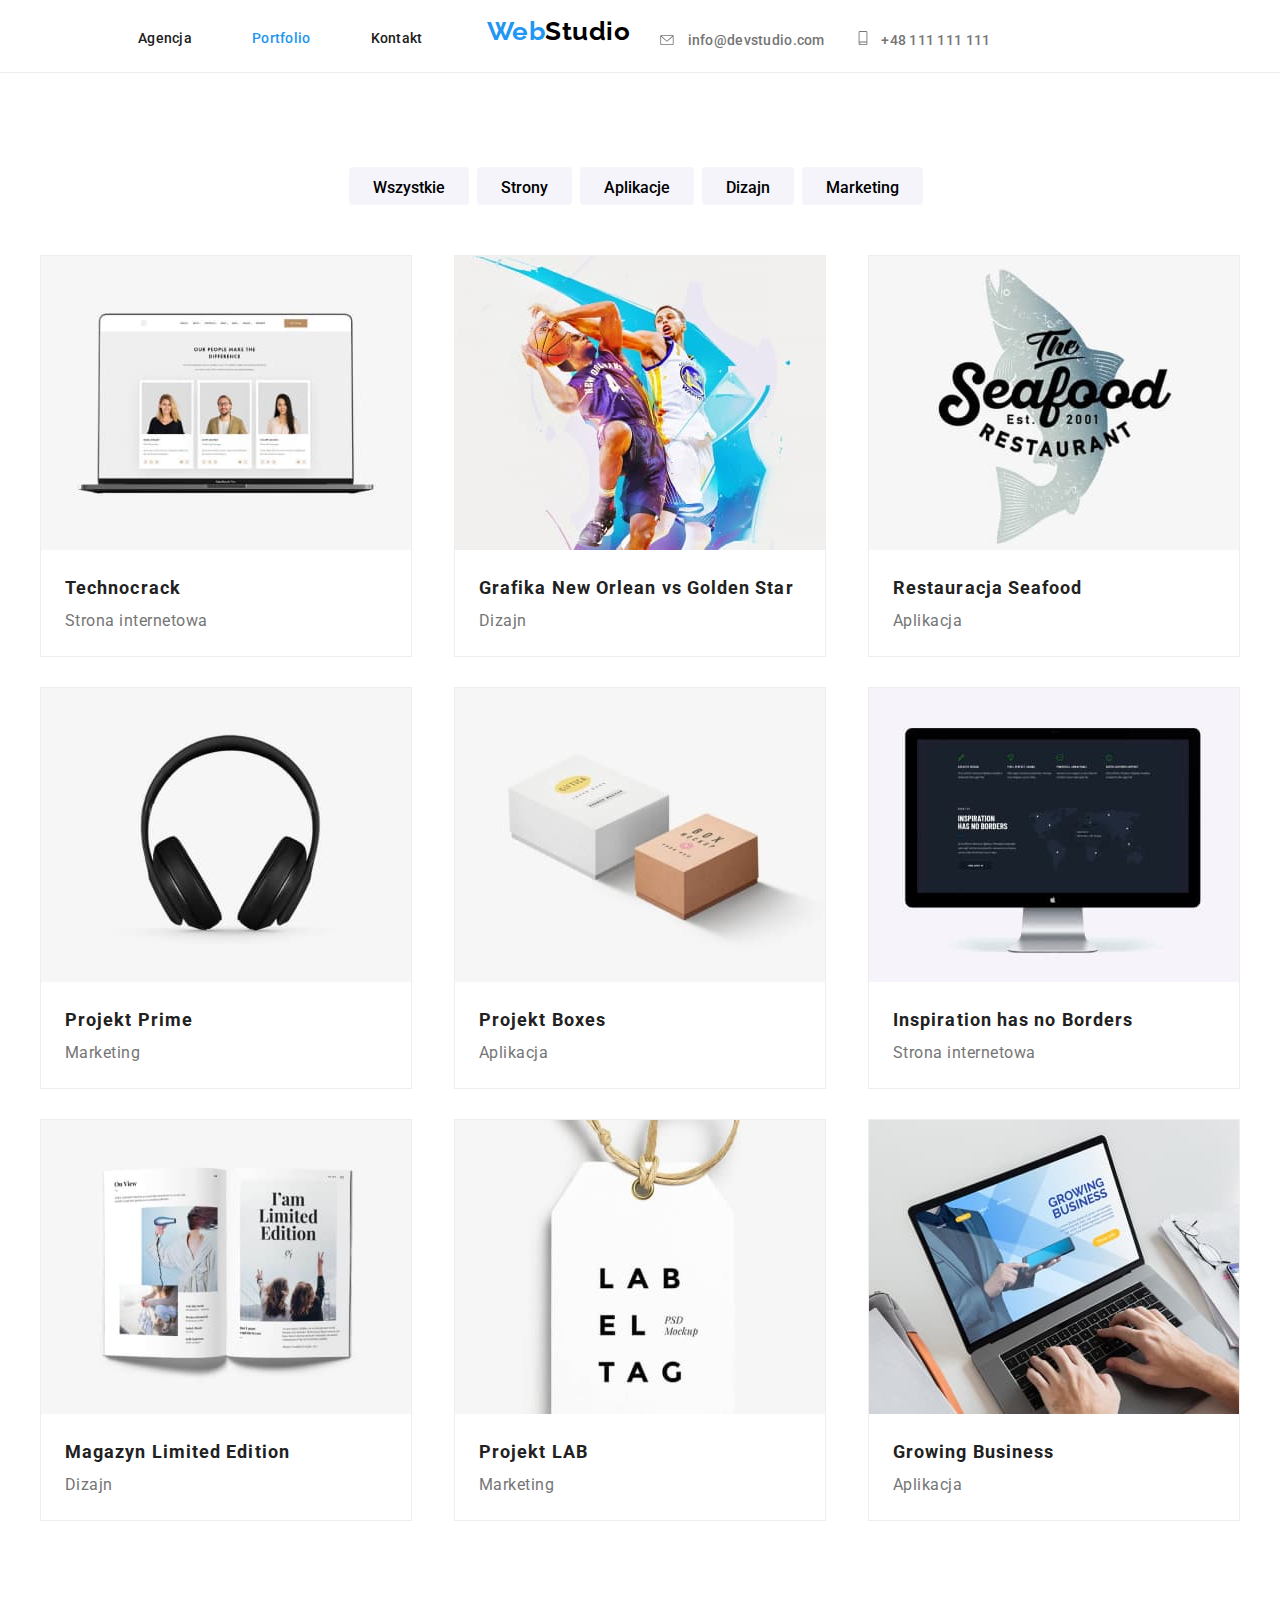
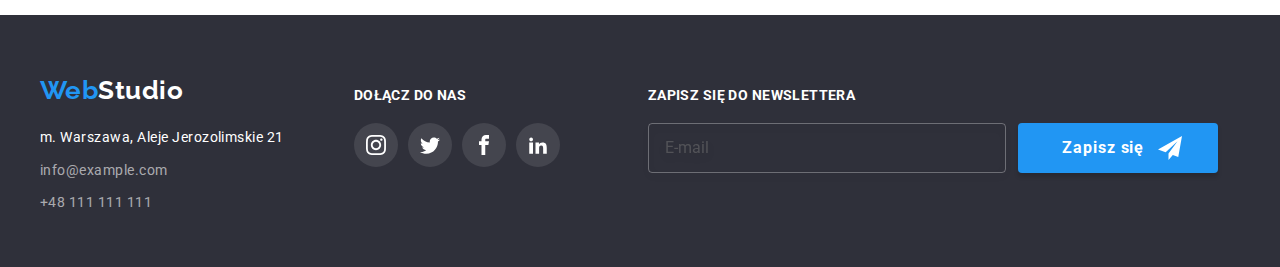
==== portfolio.html @ 795ecd4e "+" ====
<!DOCTYPE html>
<html lang="pl">
  <head>
    <meta charset="UTF-8" />
    <meta http-equiv="X-UA-Compatible" content="IE=edge" />
    <meta name="viewport" content="width=device-width, initial-scale=1.0" />
    <title>Portfolio</title>
    <link
      href="https://fonts.googleapis.com/css2?family=Raleway:wght@700&family=Roboto:wght@400;500;700;900&display=swap"
      rel="stylesheet"
    />
    <link
      rel="stylesheet"
      href="https://cdn.jsdelivr.net/npm/modern-normalize@1.1.0/modern-normalize.min.css"
    />
    <link href="./sass/main.css" rel="stylesheet" />
  </head>

  <body>
    <header class="header">
      <div class="header__display container">
        <nav>
          <a class="header__logo" href="WebStudio"
            ><span class="header__logo--color">Web</span>Studio</a
          >
          <!-- Navigating to other pages -->
          <ul class="header__menu">
            <li class="header__menu__list">
              <a class="header__menu__text" href="index.html">Agencja</a>
            </li>
            <li class="header__menu__list header__menu--active-page">
              <a class="header__menu__text" href="portfolio.html"
                ><span class="header__menu--backlight">Portfolio</span></a
              >
            </li>
            <li class="header__menu__list">
              <a class="header__menu__text" href="">Kontakt</a>
            </li>
          </ul>
        </nav>
        <!-- Contact -->
        <ul class="header__contact">
          <li class="header__contact__list">
            <a class="header__contact__text" href="mailto:info@devstudio.com">
              <svg class="header__contact__icon" width="14" height="10">
                <use href="images/icons.svg#icon-mail"></use>
              </svg>
              info@devstudio.com</a
            >
          </li>
          <li class="header__contact__list">
            <a class="header__contact__text" href="tel:+48111111111">
              <svg class="header__contact__icon" width="10" height="14">
                <use href="images/icons.svg#icon-telephone"></use>
              </svg>
              +48 111 111 111</a
            >
          </li>
        </ul>
      </div>
    </header>

    <main>
      <div class="buttons section container">
        <ul class="buttons__hand">
          <li class="buttons__list">
            <button class="buttons__type" type="button">Wszystkie</button>
          </li>
          <li class="buttons__list">
            <button class="buttons__type" type="button">Strony</button>
          </li>
          <li class="buttons__list">
            <button class="buttons__type" type="button">Aplikacje</button>
          </li>
          <li class="buttons__list">
            <button class="buttons__type" type="button">Dizajn</button>
          </li>
          <li class="buttons__list">
            <button class="buttons__type" type="button">Marketing</button>
          </li>
        </ul>
      </div>

      <section class="app section container">
        <ul class="app__arrangement">
          <li class="app__list">
            <figure class="app__border">
              <div class="app__hidden">
                <img
                  src="images/portfolio1.jpg"
                  alt="The photo shows a laptop with an open website"
                  width="370"
                  height="294"
                />
                <div class="app__cover">
                  <p class="app__text-hide">
                    Technocrack jest popularną platformą wykorzystywaną do
                    rozpowszechniania koronawirusa. Firmy wykorzystują tę
                    platformę do celów szpiegowskich i ataków na
                    niezabezpieczone serwery konkurencji
                  </p>
                </div>
              </div>
              <figcaption>
                <h4 class="app__photo-text">Technocrack</h4>
                <p class="app__photo-description">Strona internetowa</p>
              </figcaption>
            </figure>
          </li>
          <li class="app__list">
            <figure class="app__border">
              <div class="app__hidden">
                <img
                  src="images/portfolio2.jpg"
                  alt="The graphic shows two basketball players from other clubs"
                  width="370"
                  height="294"
                />
                <div class="app__cover">
                  <p class="app__text-hide">
                    Technocrack jest popularną platformą wykorzystywaną do
                    rozpowszechniania koronawirusa. Firmy wykorzystują tę
                    platformę do celów szpiegowskich i ataków na
                    niezabezpieczone serwery konkurencji
                  </p>
                </div>
              </div>
              <figcaption>
                <h4 class="app__photo-text">
                  Grafika New Orlean vs Golden Star
                </h4>
                <p class="app__photo-description">Dizajn</p>
              </figcaption>
            </figure>
          </li>
          <li class="app__list">
            <figure class="app__border">
              <div class="app__hidden">
                <img
                  src="images/portfolio3.jpg"
                  alt="Graphics showing the logo of a seafood restaurant"
                  width="370"
                  height="294"
                />
                <div class="app__cover">
                  <p class="app__text-hide">
                    Technocrack jest popularną platformą wykorzystywaną do
                    rozpowszechniania koronawirusa. Firmy wykorzystują tę
                    platformę do celów szpiegowskich i ataków na
                    niezabezpieczone serwery konkurencji
                  </p>
                </div>
              </div>
              <figcaption>
                <h4 class="app__photo-text">Restauracja Seafood</h4>
                <p class="app__photo-description">Aplikacja</p>
              </figcaption>
            </figure>
          </li>
          <li class="app__list">
            <figure class="app__border">
              <div class="app__hidden">
                <img
                  src="images/portfolio4.jpg"
                  alt="The photo shows over-ear headphones"
                  width="370"
                  height="294"
                />
                <div class="app__cover">
                  <p class="app__text-hide">
                    Technocrack jest popularną platformą wykorzystywaną do
                    rozpowszechniania koronawirusa. Firmy wykorzystują tę
                    platformę do celów szpiegowskich i ataków na
                    niezabezpieczone serwery konkurencji
                  </p>
                </div>
              </div>
              <figcaption>
                <h4 class="app__photo-text">Projekt Prime</h4>
                <p class="app__photo-description">Marketing</p>
              </figcaption>
            </figure>
          </li>
          <li class="app__list">
            <figure class="app__border">
              <div class="app__hidden">
                <img
                  src="images/portfolio5.jpg"
                  alt="The photo shows the design of the boxes"
                  width="370"
                  height="294"
                />
                <div class="app__cover">
                  <p class="app__text-hide">
                    Technocrack jest popularną platformą wykorzystywaną do
                    rozpowszechniania koronawirusa. Firmy wykorzystują tę
                    platformę do celów szpiegowskich i ataków na
                    niezabezpieczone serwery konkurencji
                  </p>
                </div>
              </div>
              <figcaption>
                <h4 class="app__photo-text">Projekt Boxes</h4>
                <p class="app__photo-description">Aplikacja</p>
              </figcaption>
            </figure>
          </li>
          <li class="app__list">
            <figure class="app__border">
              <div class="app__hidden">
                <img
                  src="images/portfolio6.jpg"
                  alt="The photo shows a monitor with an open website"
                  width="370"
                  height="294"
                />
                <div class="app__cover">
                  <p class="app__text-hide">
                    Technocrack jest popularną platformą wykorzystywaną do
                    rozpowszechniania koronawirusa. Firmy wykorzystują tę
                    platformę do celów szpiegowskich i ataków na
                    niezabezpieczone serwery konkurencji
                  </p>
                </div>
              </div>
              <figcaption>
                <h4 class="app__photo-text">Inspiration has no Borders</h4>
                <p class="app__photo-description">Strona internetowa</p>
              </figcaption>
            </figure>
          </li>
          <li class="app__list">
            <figure class="app__border">
              <div class="app__hidden">
                <img
                  src="images/portfolio7.jpg"
                  alt="The photo shows a book with interesting design elements"
                  width="370"
                  height="294"
                />
                <div class="app__cover">
                  <p class="app__text-hide">
                    Technocrack jest popularną platformą wykorzystywaną do
                    rozpowszechniania koronawirusa. Firmy wykorzystują tę
                    platformę do celów szpiegowskich i ataków na
                    niezabezpieczone serwery konkurencji
                  </p>
                </div>
              </div>
              <figcaption>
                <h4 class="app__photo-text">Magazyn Limited Edition</h4>
                <p class="app__photo-description">Dizajn</p>
              </figcaption>
            </figure>
          </li>
          <li class="app__list">
            <figure class="app__border">
              <div class="app__hidden">
                <img
                  src="images/portfolio8.jpg"
                  alt="The photo shows the LAB project"
                  width="370"
                  height="294"
                />
                <div class="app__cover">
                  <p class="app__text-hide">
                    Technocrack jest popularną platformą wykorzystywaną do
                    rozpowszechniania koronawirusa. Firmy wykorzystują tę
                    platformę do celów szpiegowskich i ataków na
                    niezabezpieczone serwery konkurencji
                  </p>
                </div>
              </div>
              <figcaption>
                <h4 class="app__photo-text">Projekt LAB</h4>
                <p class="app__photo-description">Marketing</p>
              </figcaption>
            </figure>
          </li>
          <li class="app__list">
            <figure class="app__border">
              <div class="app__hidden">
                <img
                  src="images/portfolio9.jpg"
                  alt="The photo shows a laptop with an open website"
                  width="370"
                  height="294"
                />
                <div class="app__cover">
                  <p class="app__text-hide">
                    Technocrack jest popularną platformą wykorzystywaną do
                    rozpowszechniania koronawirusa. Firmy wykorzystują tę
                    platformę do celów szpiegowskich i ataków na
                    niezabezpieczone serwery konkurencji
                  </p>
                </div>
              </div>
              <figcaption>
                <h4 class="app__photo-text">Growing Business</h4>
                <p class="app__photo-description">Aplikacja</p>
              </figcaption>
            </figure>
          </li>
        </ul>
      </section>
    </main>

    <!-- Page footer -->
    <footer class="footer">
      <div class="container">
        <div class="footer__nav">
          <address class="footer__style">
            <a class="footer__logo" href="WebStudio"
              ><span class="footer--color-logo">Web</span>Studio</a
            >
            <ul class="footer__list">
              <li class="footer--padding">
                <a class="footer__contact" href="*"
                  ><span class="footer--color-city">
                    m. Warszawa, Aleje Jerozolimskie 21</span
                  >
                </a>
              </li>
              <li class="footer--padding">
                <a class="footer__contact" href="mailto:info@example.com"
                  >info@example.com</a
                >
              </li>
              <li class="footer--padding">
                <a class="footer__contact" href="tel:+48111111111"
                  >+48 111 111 111</a
                >
              </li>
            </ul>
          </address>
        </div>

        <div class="icon-footer">
          <h3 class="icon-footer__heading">Dołącz do nas</h3>
          <ul class="icon-footer__social">
            <li class="icon-footer__list">
              <a class="icon-footer__come-link" href="#">
                <svg class="icon-footer__come-icon">
                  <use href="./images/icons.svg#icon-instagram"></use>
                </svg>
              </a>
            </li>
            <li class="icon-footer__list">
              <a class="icon-footer__come-link" href="#">
                <svg class="icon-footer__come-icon">
                  <use href="./images/icons.svg#icon-twitter"></use>
                </svg>
              </a>
            </li>
            <li class="icon-footer__list">
              <a class="icon-footer__come-link" href="#">
                <svg class="icon-footer__come-icon">
                  <use href="./images/icons.svg#icon-facebook"></use>
                </svg>
              </a>
            </li>
            <li class="icon-footer__list">
              <a class="icon-footer__come-link" href="#">
                <svg class="icon-footer__come-icon">
                  <use href="./images/icons.svg#icon-linkedin2"></use>
                </svg>
              </a>
            </li>
          </ul>
        </div>

        <div class="section-newsletter">
          <h3 class="section-newsletter__sing-up">Zapisz się do newslettera</h3>
          <form class="section-newsletter__style">
            <label>
              <input
                class="section-newsletter__box section-newsletter--text-visible"
                type="email"
                name="email"
                placeholder="E-mail"
              />
            </label>
            <button class="section-newsletter__button" type="submit">
              Zapisz się
              <svg class="section-newsletter__icon">
                <use href="./images/icons.svg#icon-airplane"></use>
              </svg>
            </button>
          </form>
        </div>
      </div>
    </footer>
  </body>
</html>
---- sass/main.css ----
body {
  font-family: "Roboto", sans-serif;
  color: #212121;
  letter-spacing: 0.03em;
}

.container {
  max-width: 1200px;
  margin-left: auto;
  margin-right: auto;
}

.section {
  padding-top: 94px;
  padding-bottom: 94px;
}

.header {
  border-bottom: 1px solid #ececec;
  position: relative;
}
.header__display {
  display: flex;
  flex-direction: row;
  justify-content: flex-start;
  align-items: center;
  padding: 16px 15px;
  min-width: 320px;
  max-width: 1200px;
}
.header__logo {
  font-family: "Raleway", sans-serif;
  font-style: normal;
  font-weight: 700;
  font-size: 24px;
  text-decoration: none;
  color: #000000;
  line-height: 1.19;
}
.header__logo--color {
  color: #2196f3;
}
.header__flex {
  display: flex;
  flex-direction: row;
  justify-content: center;
  align-items: center;
  padding: 0;
  width: 100%;
  list-style: none;
}
.header__menu {
  float: left;
  width: 432px;
  padding: 0px;
  font-weight: 500;
  font-size: 14px;
  list-style: none;
  line-height: 1.14;
  letter-spacing: 0.02em;
  margin-top: 15px;
  margin-bottom: 0px;
}
.header__menu__list {
  padding-right: 60px;
  flex-direction: row;
  justify-content: flex-start;
  align-items: stretch;
  float: left;
}
.header__menu--active-page::after {
  content: "";
  display: block;
  position: relative;
  width: 0%;
  height: 4px;
  background: #2196f3;
  border-radius: 2px;
  top: 26px;
  margin: auto;
}
.header__menu__text {
  text-decoration: none;
  color: #212121;
  transition: 250ms cubic-bezier(0.4, 0, 0.2, 1);
}
.header__menu .header__menu__text:hover, .header__menu .header__menu__text:focus {
  color: #2196f3;
}
.header__menu--backlight {
  color: #2196f3;
}
.header__contact {
  float: left;
  margin-top: 0px;
  font-weight: 500;
  font-size: 14px;
  list-style: none;
  line-height: 1.14;
  padding-left: 0px;
  letter-spacing: 0.02em;
  margin-bottom: 0px;
  margin-left: 0px;
  float: right;
}
.header__contact__list {
  color: #757575;
}
.header__contact__list:hover svg {
  fill: #2196f3;
}
.header__contact__text {
  font-weight: 500;
  font-size: 14px;
  line-height: 16px;
  letter-spacing: 0.02em;
  text-decoration: none;
  color: #757575;
  transition: 250ms cubic-bezier(0.4, 0, 0.2, 1);
}
.header__contact .header__contact__text:hover, .header__contact .header__contact__text:focus {
  color: #2196f3;
}
.header__contact__icon {
  margin-right: 10px;
  fill: #757575;
  transition: 250ms cubic-bezier(0.4, 0, 0.2, 1);
}
.header__menu, .header__menu__list, .header__contact__list {
  display: inline-block;
}

@media screen and (max-width: 768px) {
  .header__container {
    padding: 21px 15px;
    -moz-column-gap: 83px;
         column-gap: 83px;
  }
  .header__flex {
    display: none;
  }
  .header__list {
    flex-wrap: nowrap;
    -moz-column-gap: 60px;
         column-gap: 60px;
  }
}
@media screen and (min-width: 769px) {
  .header__flex {
    display: inline-block;
  }
  .header__menu {
    padding-left: 83px;
  }
  .header__contact {
    display: flex;
    flex-direction: column;
    display: flex;
    flex-direction: column;
    justify-content: center;
    align-items: baseline;
    flex-wrap: wrap;
    row-gap: 10px;
  }
}
@media screen and (min-width: 1200px) {
  .header__logo {
    font-size: 26px;
  }
  .header-display {
    margin-top: 24px;
    margin-bottom: 25px;
  }
  .header__menu,
.header__contact {
    display: inline-block;
    margin-bottom: 5px;
  }
  .header__contact {
    padding-top: 13px;
  }
  .header__contact__text {
    padding-left: 30px;
  }
}
.description {
  color: #ffffff;
  line-height: 1.36;
  align-items: center;
  text-align: center;
  width: 100%;
  height: 600px;
  background: #2f303a;
  background-image: linear-gradient(rgba(47, 48, 58, 0.4), rgba(47, 48, 58, 0.4)), url("../images/background-main.jpg");
  background-repeat: no-repeat;
  background-size: 1600px;
  background-position: center;
  display: flex;
  flex-direction: column;
  justify-content: center;
}
.description__position {
  width: 1600px;
  margin-left: auto;
  margin-right: auto;
}
.description__text {
  font-family: "Roboto";
  font-weight: 900;
  letter-spacing: 0.06em;
  text-align: center;
  width: 1200px;
  top: 280px;
  font-size: 44px;
  line-height: 60px;
  margin: 0px;
  padding-bottom: 30px;
}
.description__button {
  font-family: "Roboto";
  font-style: normal;
  font-weight: 700;
  font-size: 16px;
  cursor: pointer;
  color: #ffffff;
  line-height: 1.87;
  background-color: #2196f3;
  letter-spacing: 0.06em;
  background: #2196f3;
  box-shadow: 0px 4px 4px rgba(0, 0, 0, 0.15);
  border-radius: 4px;
  border-color: transparent;
  top: 350px;
  width: 200px;
  left: 500px;
  height: 50px;
}

.lorem {
  display: flex;
  margin: 0px;
  padding: 0px;
  list-style: none;
  justify-content: space-between;
}
.lorem__icon-box {
  width: 270px;
  min-height: 120px;
  background-color: #f5f4fa;
  display: flex;
  justify-content: center;
  align-items: center;
  margin-bottom: 30px;
}
.lorem__introducing {
  font-weight: 700;
  font-size: 14px;
}
.lorem__text {
  font-size: 14px;
  color: #757575;
  letter-spacing: 0.03em;
}

.work {
  padding-top: 0px;
}
.work__main-position {
  padding-top: 0px;
  position: relative;
}
.work__heading {
  font-weight: 700;
  font-size: 36px;
  line-height: 1.16;
  text-align: center;
  margin: 0px;
}
.work__list {
  list-style: none;
  display: flex;
  flex-wrap: wrap;
  gap: 30px;
  margin: 0px;
  padding: 0px;
  padding-top: 50px;
  justify-content: space-between;
}
.work__position {
  font-weight: 700;
  font-size: 14px;
  line-height: 16px;
  text-align: center;
  letter-spacing: 0.03em;
  text-transform: uppercase;
  color: #ffffff;
  display: flex;
  justify-content: center;
  align-items: center;
  width: 370px;
  height: 70px;
  background-color: rgba(47, 48, 58, 0.8);
}
.work__list .work__position {
  position: absolute;
  bottom: 2px;
  margin: 0;
}

.team {
  background: #f5f4fa;
  width: 100%;
  height: 708px;
}
.team__heading {
  font-weight: 700;
  font-size: 36px;
  line-height: 1.16;
  text-align: center;
  margin: 0px;
  padding-bottom: 50px;
}
.team__list {
  display: flex;
  list-style: none;
  gap: 30px;
  padding: 0px;
  margin: 0px;
  justify-content: space-between;
}
.team__box-picture {
  width: 270px;
  height: 428px;
  background: #ffffff;
  box-shadow: 0px 1px 3px rgba(0, 0, 0, 0.12), 0px 1px 1px rgba(0, 0, 0, 0.14), 0px 2px 1px rgba(0, 0, 0, 0.2);
  border-radius: 0px 0px 4px 4px;
}
.team__arrangement {
  width: 270px;
  margin: 0px;
}
.team__picture-name {
  font-weight: 500;
  font-size: 16px;
  line-height: 1.18;
  text-align: center;
  margin: 0px;
  padding-top: 30px;
  padding-bottom: 10px;
}
.team__picture-job {
  font-size: 16px;
  line-height: 1.18;
  color: #757575;
  text-align: center;
  margin: 0px;
  padding-bottom: 16px;
}
.team__social {
  list-style: none;
  padding-left: 0;
  display: flex;
  justify-content: space-between;
  margin-left: 32px;
  margin-right: 32px;
}
.team__social-list {
  display: inline-block;
}
.team__social-link {
  display: flex;
  justify-content: center;
  align-items: center;
  width: 44px;
  height: 44px;
  background-color: #ffffff;
  border-radius: 50%;
  transition: 250ms cubic-bezier(0.4, 0, 0.2, 1);
}
.team__social-link:hover svg {
  fill: #ffffff;
}
.team__social-link:hover {
  background-color: #2196f3;
}
.team__social-icon {
  width: 20px;
  height: 20px;
  fill: #afb1b8;
  transition: 250ms cubic-bezier(0.4, 0, 0.2, 1);
}

.customers {
  margin: 0px;
  font-weight: 700;
  font-size: 36px;
  line-height: 42px;
  text-align: center;
  letter-spacing: 0.03em;
  padding-bottom: 50px;
}
.customers__list {
  list-style: none;
  display: flex;
  gap: 30px;
  padding-left: 15px;
}
.customers__client {
  display: flex;
  justify-content: center;
  align-items: center;
  width: 170px;
  height: 92px;
  border: 1px solid #afb1b8;
  border-radius: 4px;
  fill: #afb1b8;
  transition: 250ms cubic-bezier(0.4, 0, 0.2, 1);
}
.customers__client:hover svg,
.customers .customers__client:focus svg {
  fill: #2196f3;
}
.customers__client:hover {
  border: 1px solid #2196f3;
  border-radius: 4px;
  transition: border 250ms cubic-bezier(0.4, 0, 0.2, 1);
}
.customers__container {
  width: 106px;
  height: 60px;
  fill: #afb1b8;
  transition: 250ms cubic-bezier(0.4, 0, 0.2, 1);
}

.footer {
  position: absolute;
  width: 100%;
  height: 252px;
  left: 0px;
  background: #2f303a;
}
.footer__nav {
  float: left;
  padding-right: 70px;
}
.footer__style {
  padding-top: 60px;
}
.footer__logo {
  font-family: "Raleway", sans-serif;
  font-style: normal;
  font-weight: 700;
  font-size: 26px;
  text-decoration: none;
  color: #ffffff;
  line-height: 1.19;
}
.footer--color-logo {
  color: #2196f3;
}
.footer__list {
  font-size: 14px;
  list-style: none;
  line-height: 1.71;
  margin-top: 0px;
  padding: 0px;
  padding-top: 20px;
}
.footer__contact {
  font-family: "Roboto";
  font-style: normal;
  text-decoration: none;
  color: rgba(255, 255, 255, 0.6);
  transition: 250ms cubic-bezier(0.4, 0, 0.2, 1);
}
.footer--padding {
  padding-bottom: 9px;
}
.footer .footer__contact:hover, .footer .footer__contact:focus {
  color: #2196f3;
}
.footer--color-city {
  color: #ffffff;
}

.icon-footer {
  position: relative;
  float: left;
  padding-right: 78px;
}
.icon-footer__heading {
  font-family: "Roboto";
  font-style: normal;
  font-weight: 700;
  font-size: 14px;
  line-height: 16px;
  letter-spacing: 0.03em;
  color: #ffffff;
  margin-top: 0px;
  padding-top: 72px;
  margin-bottom: 20px;
  text-transform: uppercase;
}
.icon-footer__social {
  list-style: none;
  padding: 0px;
  display: flex;
  justify-content: stretch;
}
.icon-footer__list {
  display: inline-block;
  margin-right: 10px;
}
.icon-footer__come-link {
  display: flex;
  justify-content: center;
  align-items: center;
  width: 44px;
  height: 44px;
  background-color: rgba(255, 255, 255, 0.1);
  border-radius: 50%;
  transition: 250ms cubic-bezier(0.4, 0, 0.2, 1);
}
.icon-footer__come-link:hover {
  background-color: #2196f3;
  transition: background-color 250ms cubic-bezier(0.4, 0, 0.2, 1);
}
.icon-footer__come-icon {
  width: 20px;
  height: 20px;
  fill: #ffffff;
}

.section-newsletter {
  padding-top: 72px;
  float: left;
}
.section-newsletter__sing-up {
  position: absolute;
  color: #ffffff;
  margin: 0;
  font-style: normal;
  font-weight: 700;
  font-size: 14px;
  line-height: 16px;
  letter-spacing: 0.03em;
  text-transform: uppercase;
}
.section-newsletter__style {
  display: flex;
  flex-direction: row;
  padding-top: 16px;
}
.section-newsletter__button {
  width: 200px;
  height: 50px;
  background: #2196f3;
  box-shadow: 0px 4px 4px rgba(0, 0, 0, 0.15);
  border-radius: 4px;
  border-color: transparent;
  margin-top: 20px;
  cursor: pointer;
  font-weight: 700;
  font-size: 16px;
  line-height: 30px;
  display: flex;
  justify-content: space-between;
  padding-left: 42px;
  align-items: center;
  text-align: center;
  letter-spacing: 0.06em;
  color: #ffffff;
}
.section-newsletter__icon {
  fill: #ffffff;
  width: 24px;
  height: 24px;
  margin-right: 28px;
}
.section-newsletter__box {
  width: 358px;
  height: 50px;
  border: 1px solid rgba(255, 255, 255, 0.3);
  filter: drop-shadow(0px 4px 4px rgba(0, 0, 0, 0.15));
  border-radius: 4px;
  border-color: rgba(255, 255, 255, 0.3019607843);
  background-color: rgba(33, 150, 243, 0);
  color: rgba(33, 150, 243, 0);
  padding-left: 16px;
  margin-right: 12px;
  margin-top: 20px;
}
.section-newsletter--text-visible::-moz-placeholder {
  color: rgba(117, 117, 117, 0.5019607843);
}
.section-newsletter--text-visible:-ms-input-placeholder {
  color: rgba(117, 117, 117, 0.5019607843);
}
.section-newsletter--text-visible::placeholder {
  color: rgba(117, 117, 117, 0.5019607843);
}

.backdrop {
  position: fixed;
  left: 0;
  top: 0;
  width: 100%;
  height: 100%;
  background: rgba(0, 0, 0, 0.2);
  transition: opacity 500ms ease-in-out, visibility 500ms ease-in-out;
}

.is-hidden {
  visibility: hidden;
  opacity: 0;
  pointer-events: none;
}

.modal {
  display: flex;
  position: absolute;
  width: 528px;
  height: 581px;
  left: 50%;
  top: 50%;
  transform: translate(-50%, -50%);
  background: #ffffff;
  box-shadow: 0px 1px 3px rgba(0, 0, 0, 0.12), 0px 1px 1px rgba(0, 0, 0, 0.14), 0px 2px 1px rgba(0, 0, 0, 0.2);
  border-radius: 4px;
}
.modal__button-close {
  position: absolute;
  right: 8px;
  top: 8px;
  width: 30px;
  height: 30px;
  background: #ffffff;
  border: 1px solid rgba(0, 0, 0, 0.1);
  border-radius: 50%;
  cursor: pointer;
  transition: border 250ms cubic-bezier(0.4, 0, 0.2, 1);
}
.modal__button-close:hover, .modal__button-close:hover svg {
  border-color: #2196f3;
  fill: #2196f3;
}
.modal__icon-close {
  position: fixed;
  fill: #000000;
  width: 11px;
  height: 11px;
  position: absolute;
  top: 50%;
  left: 50%;
  transform: translate(-50%, -50%);
}

.form {
  padding: 40px;
}
.form_heading {
  width: 448px;
  height: 23px;
  font-weight: 700;
  font-size: 20px;
  line-height: 23px;
  text-align: center;
  letter-spacing: 0.03em;
  color: #212121;
  margin-top: 0px;
  margin-bottom: 12px;
}
.form__label {
  font-style: normal;
  font-weight: 400;
  font-size: 12px;
  line-height: 14px;
  letter-spacing: 0.01em;
  color: #757575;
  position: relative;
  width: 24px;
  height: 14px;
}
.form__input {
  margin-top: 3px;
  margin-bottom: 8px;
  width: 448px;
  height: 40px;
  align-items: center;
  padding-left: 42px;
  border: 1px solid rgba(33, 33, 33, 0.2);
  border-radius: 4px;
  transition: 250ms cubic-bezier(0.4, 0, 0.2, 1);
}
.form__input:hover, .form__input:focus, .form__input:active {
  border: #2196f3 1px solid;
  box-shadow: none;
  outline: none;
}
.form__icon {
  fill: #212121;
  position: absolute;
  left: 15px;
  top: 50%;
  transform: translateY(-80%);
  transition: 250ms cubic-bezier(0.4, 0, 0.2, 1);
}
.form__input:focus ~ .form__icon {
  fill: #2196f3;
}
.form__label:hover > .form__icon, .form__label:focus > .form__icon {
  fill: #2196f3;
}
.form__comment {
  border: 1px solid rgba(33, 33, 33, 0.2);
  border-radius: 4px;
  width: 448px;
  height: 120px;
  resize: none;
  padding-left: 16px;
  padding-top: 12px;
  padding-right: 16px;
  padding-bottom: 12px;
  transition: 250ms cubic-bezier(0.4, 0, 0.2, 1);
  margin-top: 3px;
  margin-bottom: 20px;
}
.form__comment--text-visible::-moz-placeholder {
  color: rgba(117, 117, 117, 0.5019607843);
}
.form__comment--text-visible:-ms-input-placeholder {
  color: rgba(117, 117, 117, 0.5019607843);
}
.form__comment--text-visible::placeholder {
  color: rgba(117, 117, 117, 0.5019607843);
}
.form__comment:hover, .form__comment:focus, .form__comment:active {
  border: #2196f3 1px solid;
  box-shadow: none;
  outline: none;
}
.form__label-check {
  margin-left: 11px;
}
.form__label-check input:checked ~ .accept-icon {
  background-color: #2196f3;
  transition: 250ms cubic-bezier(0.4, 0, 0.2, 1);
}
.form__checkbox:checked ~ .form__checkmark-icon {
  background-color: #ffffff;
  border: 1px solid #212121;
  border-radius: 2px;
  transition: 250ms cubic-bezier(0.4, 0, 0.2, 1);
}
.form__checkmark-icon {
  cursor: pointer;
  width: 16px;
  height: 15px;
  margin-right: 8px;
  background-color: #2196f3;
  padding-left: 1px;
  padding-top: 1px;
  border: 1px solid #212121;
  border-radius: 2px;
  border-color: transparent;
}
.form__check-icon {
  position: absolute;
  bottom: 118px;
  left: 56px;
  z-index: 999;
  fill: #ffffff;
  cursor: pointer;
}
.form__checkbox {
  opacity: 0;
  height: 0;
  width: 0;
}
.form__accept {
  font-weight: 400;
  font-size: 14px;
  line-height: 24px;
  letter-spacing: 0.03em;
}
.form__accept--backlight {
  color: #2196f3;
}
.form__button-arrangement {
  padding-top: 20px;
  text-align: center;
}
.form__button {
  display: inline-block;
  margin: 0 auto;
  width: 200px;
  height: 50px;
  background: #2196f3;
  box-shadow: 0px 4px 4px rgba(0, 0, 0, 0.15);
  border-radius: 4px;
  border-color: transparent;
  cursor: pointer;
  font-weight: 700;
  font-size: 16px;
  line-height: 30px;
  align-items: center;
  text-align: center;
  letter-spacing: 0.06em;
  color: #ffffff;
}
.form__button--backlight {
  background-color: #2196f3;
}

.buttons {
  padding-bottom: 0px;
}
.buttons__hand {
  display: flex;
  justify-content: center;
  padding: 10px;
  list-style: none;
  padding: 0px;
  margin: 0px;
}
.buttons__type {
  font-family: "Roboto", sans-serif;
  font-weight: 500;
  font-size: 16px;
  line-height: 1.62;
  cursor: pointer;
  background: #f5f4fa;
  text-align: center;
  padding: 6px 22px;
  height: 38px;
  left: 639px;
  top: 174px;
  border-radius: 4px;
  border-color: transparent;
  margin-right: 8px;
  transition: 250ms cubic-bezier(0.4, 0, 0.2, 1);
}
.buttons__type:hover {
  color: #ffffff;
  background: #2196f3;
  box-shadow: 0px 3px 1px rgba(0, 0, 0, 0.1), 0px 1px 2px rgba(0, 0, 0, 0.08), 0px 2px 2px rgba(0, 0, 0, 0.12);
}

.app {
  max-width: 1200px;
  padding-top: 0px;
}
.app__arrangement {
  list-style: none;
  display: flex;
  flex-wrap: wrap;
  gap: 30px;
  text-align: center;
  list-style: none;
  margin: 0px;
  padding: 0px;
  padding-top: 50px;
  justify-content: space-between;
}
.app__list {
  border: 1px solid #eeeeee;
  display: inline-block;
  text-align: justify;
}
.app__list:hover, .app__list:focus {
  box-shadow: 0px 1px 1px rgba(0, 0, 0, 0.12), 0px 4px 4px rgba(0, 0, 0, 0.06), 1px 4px 6px rgba(0, 0, 0, 0.16);
  transition: box-shadow 250ms cubic-bezier(0.4, 0, 0.2, 1);
}
.app__border {
  width: 370px;
  margin: 0px;
}
.app__hidden {
  position: relative;
  overflow: hidden;
  width: 370px;
  height: 294px;
}
.app__hidden:hover .app__text-hide {
  transform: translateX(0);
}
.app__text-hide {
  position: absolute;
  width: 301px;
  height: 196px;
  font-weight: 400;
  font-size: 18px;
  line-height: 28px;
  letter-spacing: 0.03em;
  color: #ffffff;
  background-color: #2196f3;
  transform: translateY(100%);
  transition-property: transform;
  transition-duration: 250ms;
  transition-timing-function: cubic-bezier(0.4, 0, 0.2, 1);
  text-align: start;
  position: absolute;
  top: 0;
  left: 0;
  width: 100%;
  height: 100%;
  display: flex;
  align-items: center;
  padding-right: 45px;
  padding-left: 24px;
  margin: 0;
}
.app__photo-text {
  font-weight: 700;
  font-size: 18px;
  line-height: 2;
  letter-spacing: 0.06em;
  margin: 0px;
  line-height: 36px;
  text-align: start;
  padding-left: 24px;
  padding-top: 20px;
  color: #212121;
}
.app__photo-description {
  font-weight: 400;
  font-size: 16px;
  line-height: 30px;
  text-align: start;
  padding-left: 24px;
  padding-bottom: 20px;
  line-height: 1.87;
  color: #757575;
  margin: 0px;
}

.mobile__button {
  border: none;
  width: 40px;
  height: 40px;
  cursor: pointer;
  display: flex;
  flex-direction: row;
  justify-content: center;
  align-items: center;
  position: absolute;
  top: 50%;
  transform: translateY(-50%);
  right: 15px;
  outline: none;
  background-color: rgba(0, 0, 0, 0);
}

@media screen and (max-width: 480px) {
  .mobile__button {
    font-size: 26px;
  }
  .header__contact__icon {
    width: 0px;
  }
}
@media screen and (min-width: 768px) {
  .mobile__button {
    display: none;
  }
}/*# sourceMappingURL=main.css.map */
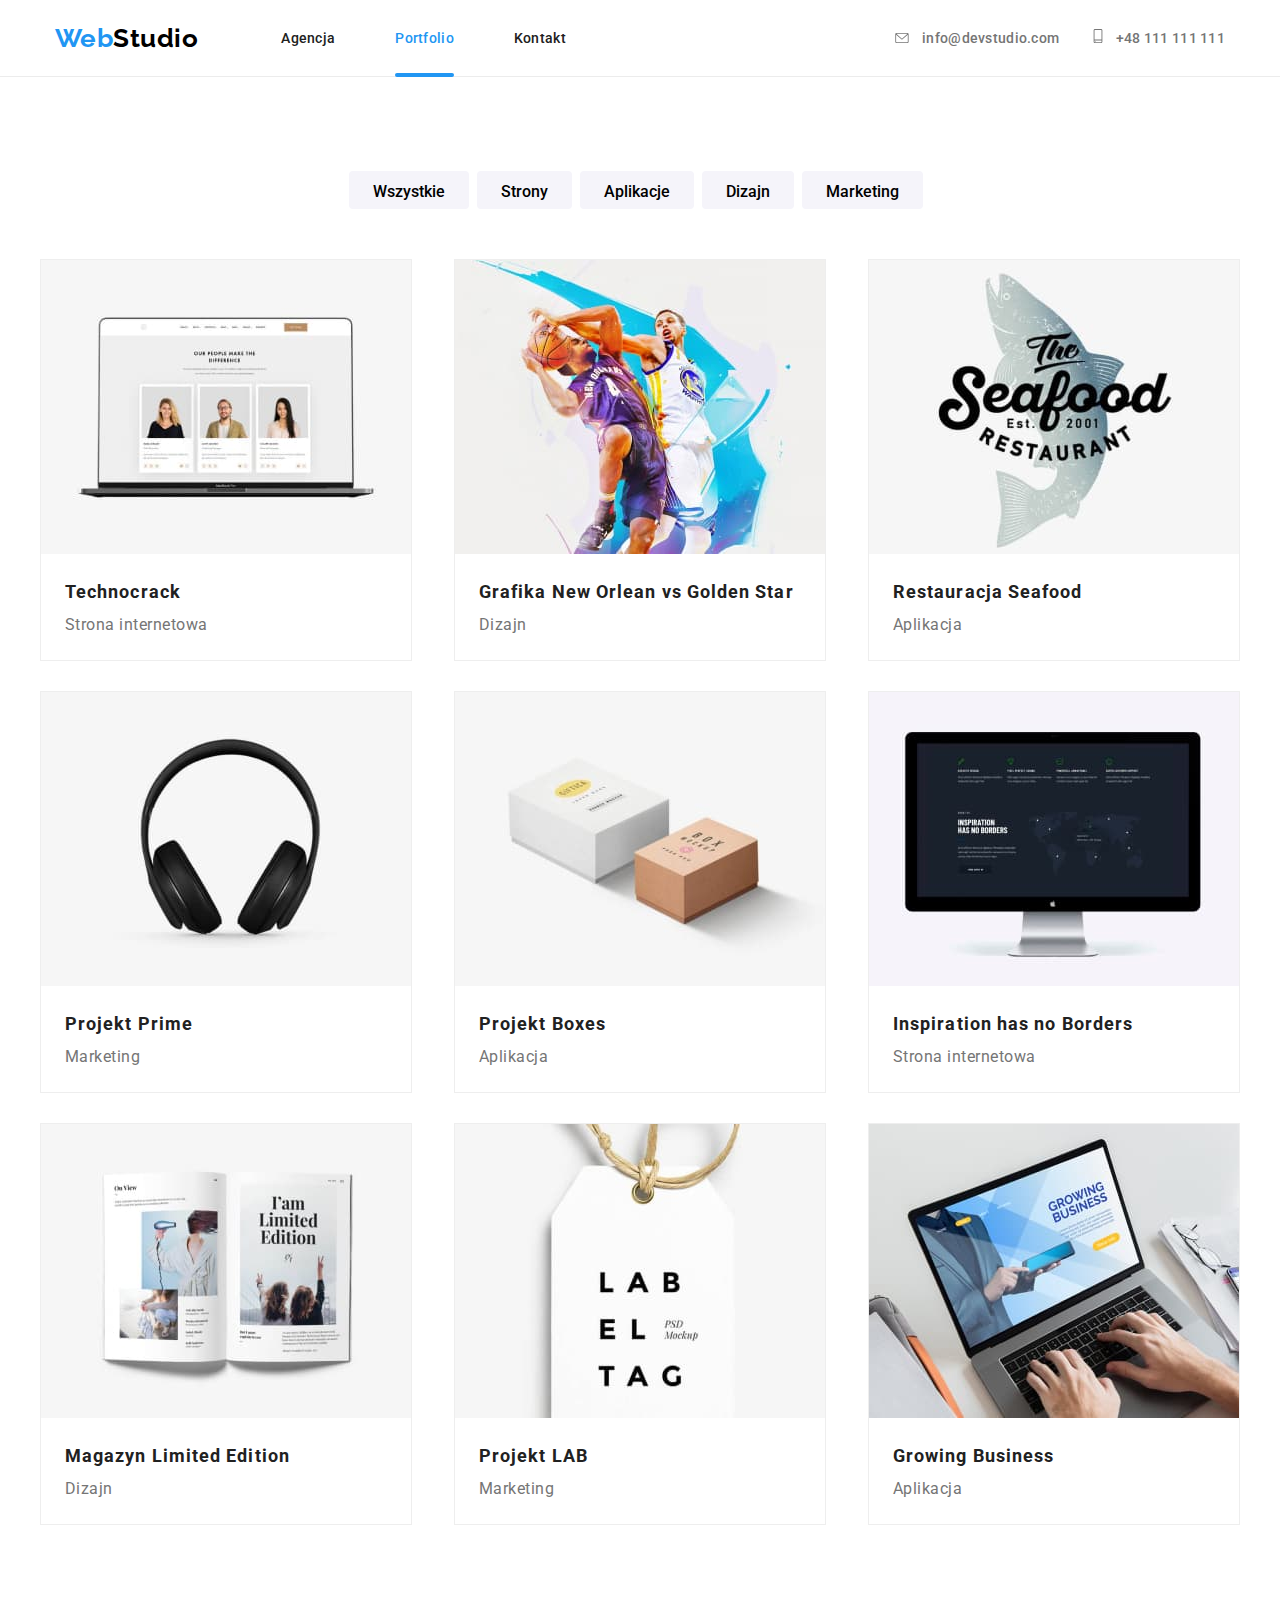
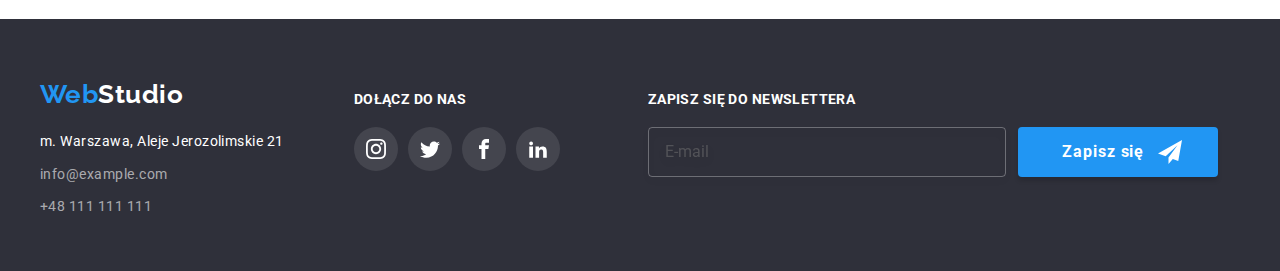
==== commit 95551b79: "header" ====
--- a/portfolio.html
+++ b/portfolio.html
@@ -19,44 +19,54 @@
   <body>
     <header class="header">
       <div class="header__display container">
-        <nav>
-          <a class="header__logo" href="WebStudio"
-            ><span class="header__logo--color">Web</span>Studio</a
-          >
-          <!-- Navigating to other pages -->
-          <ul class="header__menu">
-            <li class="header__menu__list">
-              <a class="header__menu__text" href="index.html">Agencja</a>
-            </li>
-            <li class="header__menu__list header__menu--active-page">
-              <a class="header__menu__text" href="portfolio.html"
-                ><span class="header__menu--backlight">Portfolio</span></a
+        <a class="header__logo" href="WebStudio"
+          ><span class="header__logo--color">Web</span>Studio</a
+        >
+        <div class="header__flex">
+          <nav>
+            <ul class="header__menu">
+              <li class="header__menu__list">
+                <a class="header__menu__text" href="index.html">Agencja</a>
+              </li>
+              <li class="header__menu__list header__menu--active-page">
+                <a class="header__menu__text" href="portfolio.html"
+                  ><span class="header__menu--backlight">Portfolio</span></a
+                >
+              </li>
+              <li class="header__menu__list">
+                <a class="header__menu__text" href="">Kontakt</a>
+              </li>
+            </ul>
+          </nav>
+          <!-- Contact -->
+          <ul class="header__contact">
+            <li class="header__contact__list">
+              <a class="header__contact__text" href="mailto:info@devstudio.com">
+                <svg class="header__contact__icon" width="14" height="10">
+                  <use href="images/icons.svg#icon-mail"></use>
+                </svg>
+                info@devstudio.com</a
               >
             </li>
-            <li class="header__menu__list">
-              <a class="header__menu__text" href="">Kontakt</a>
+            <li class="header__contact__list">
+              <a class="header__contact__text" href="tel:+48111111111">
+                <svg class="header__contact__icon" width="10" height="14">
+                  <use href="images/icons.svg#icon-telephone"></use>
+                </svg>
+                +48 111 111 111</a
+              >
             </li>
           </ul>
-        </nav>
-        <!-- Contact -->
-        <ul class="header__contact">
-          <li class="header__contact__list">
-            <a class="header__contact__text" href="mailto:info@devstudio.com">
-              <svg class="header__contact__icon" width="14" height="10">
-                <use href="images/icons.svg#icon-mail"></use>
-              </svg>
-              info@devstudio.com</a
-            >
-          </li>
-          <li class="header__contact__list">
-            <a class="header__contact__text" href="tel:+48111111111">
-              <svg class="header__contact__icon" width="10" height="14">
-                <use href="images/icons.svg#icon-telephone"></use>
-              </svg>
-              +48 111 111 111</a
-            >
-          </li>
-        </ul>
+        </div>
+        <button
+          class="mobile__button js-open-menu"
+          aria-expanded="true"
+          aria-controls="mobile-menu"
+        >
+          <svg width="24px" height="16px">
+            <use href="images/icons.svg#icon-menu"></use>
+          </svg>
+        </button>
       </div>
     </header>
 
--- a/sass/main.css
+++ b/sass/main.css
@@ -181,6 +181,17 @@
   }
   .header__contact__text {
     padding-left: 30px;
+  }
+  .header__menu--backlight::after {
+    content: "";
+    display: block;
+    position: relative;
+    height: 4px;
+    background: #2196f3;
+    border-radius: 2px;
+    top: 26px;
+    margin: auto;
+    width: 100%;
   }
 }
 .description {
@@ -307,6 +318,19 @@
   margin: 0;
 }
 
+@media only screen and (max-width: 1199px) {
+  .work {
+    display: none;
+  }
+}
+@media screen and (max-width: 1200px) {
+  .work {
+    width: 1200px;
+  }
+  .work__main-position {
+    width: 1200px;
+  }
+}
 .team {
   background: #f5f4fa;
   width: 100%;
@@ -406,6 +430,7 @@
   padding-left: 15px;
 }
 .customers__client {
+  cursor: pointer;
   display: flex;
   justify-content: center;
   align-items: center;
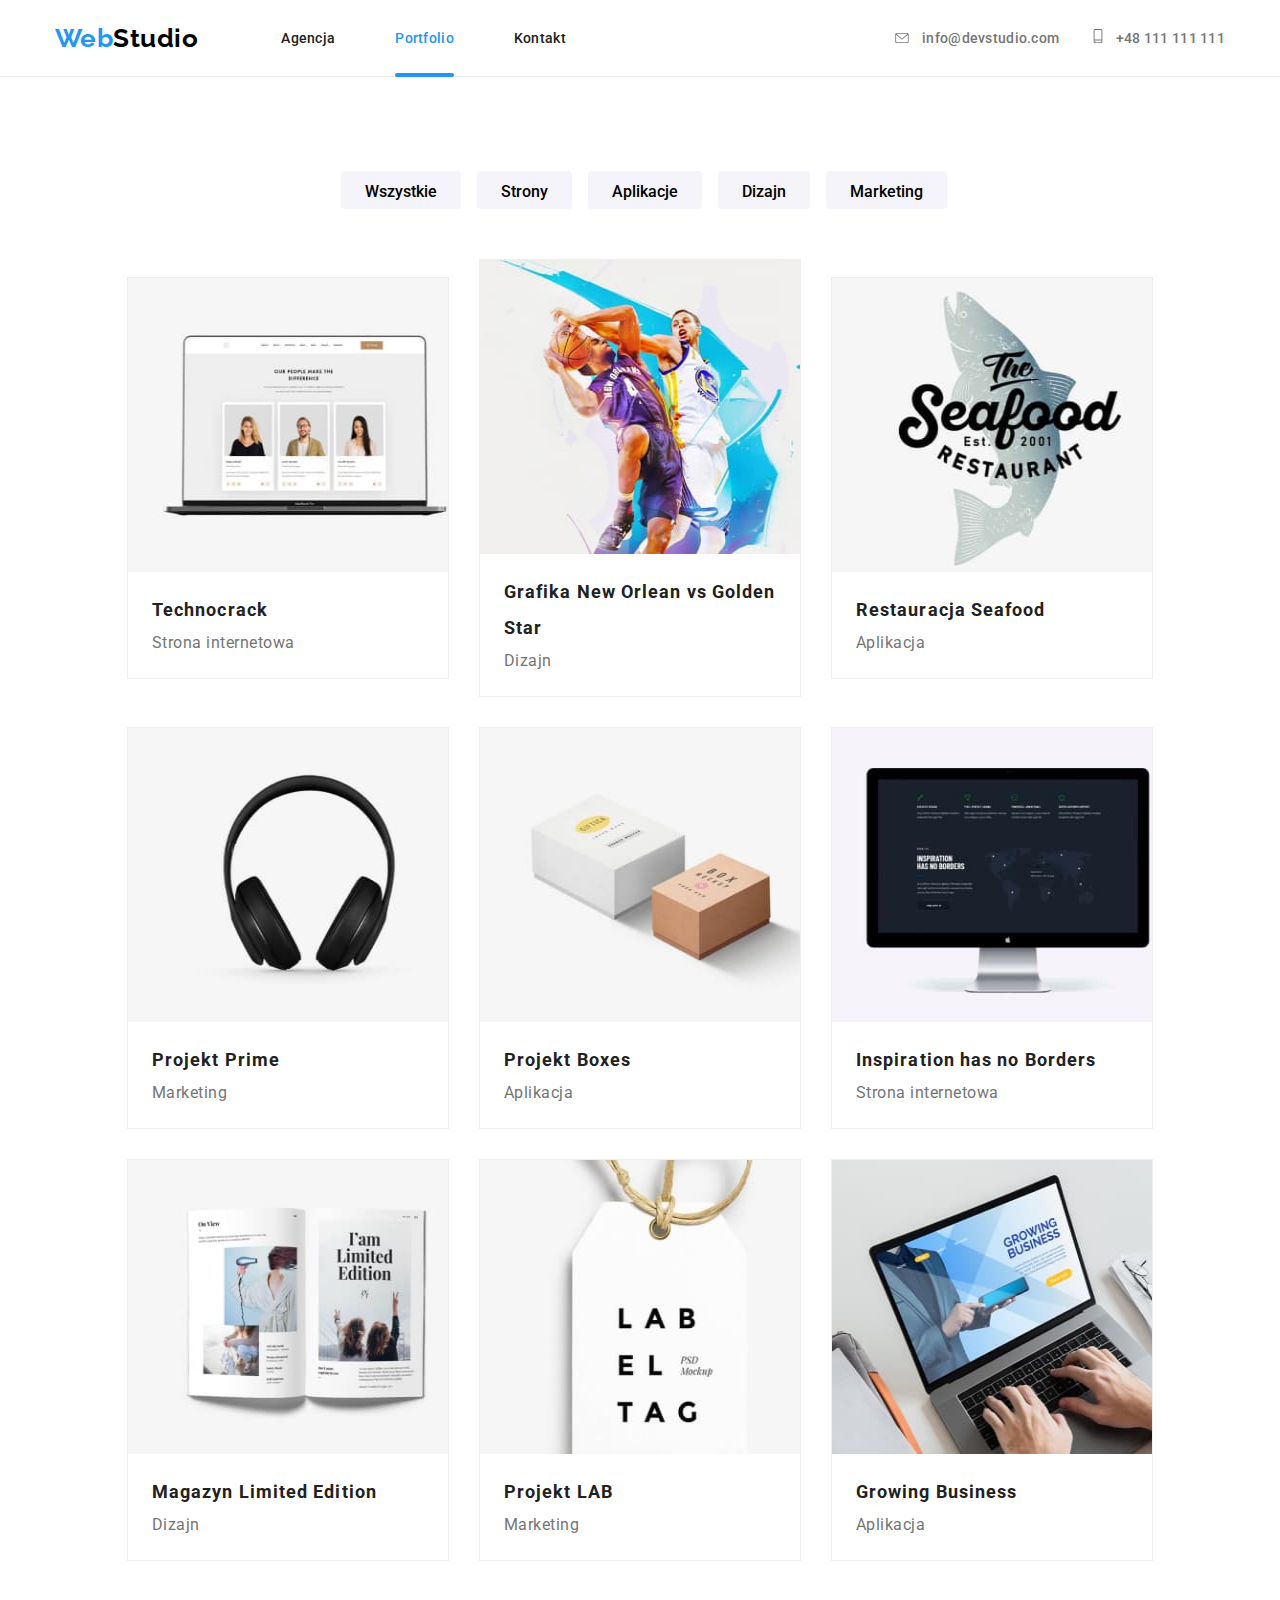
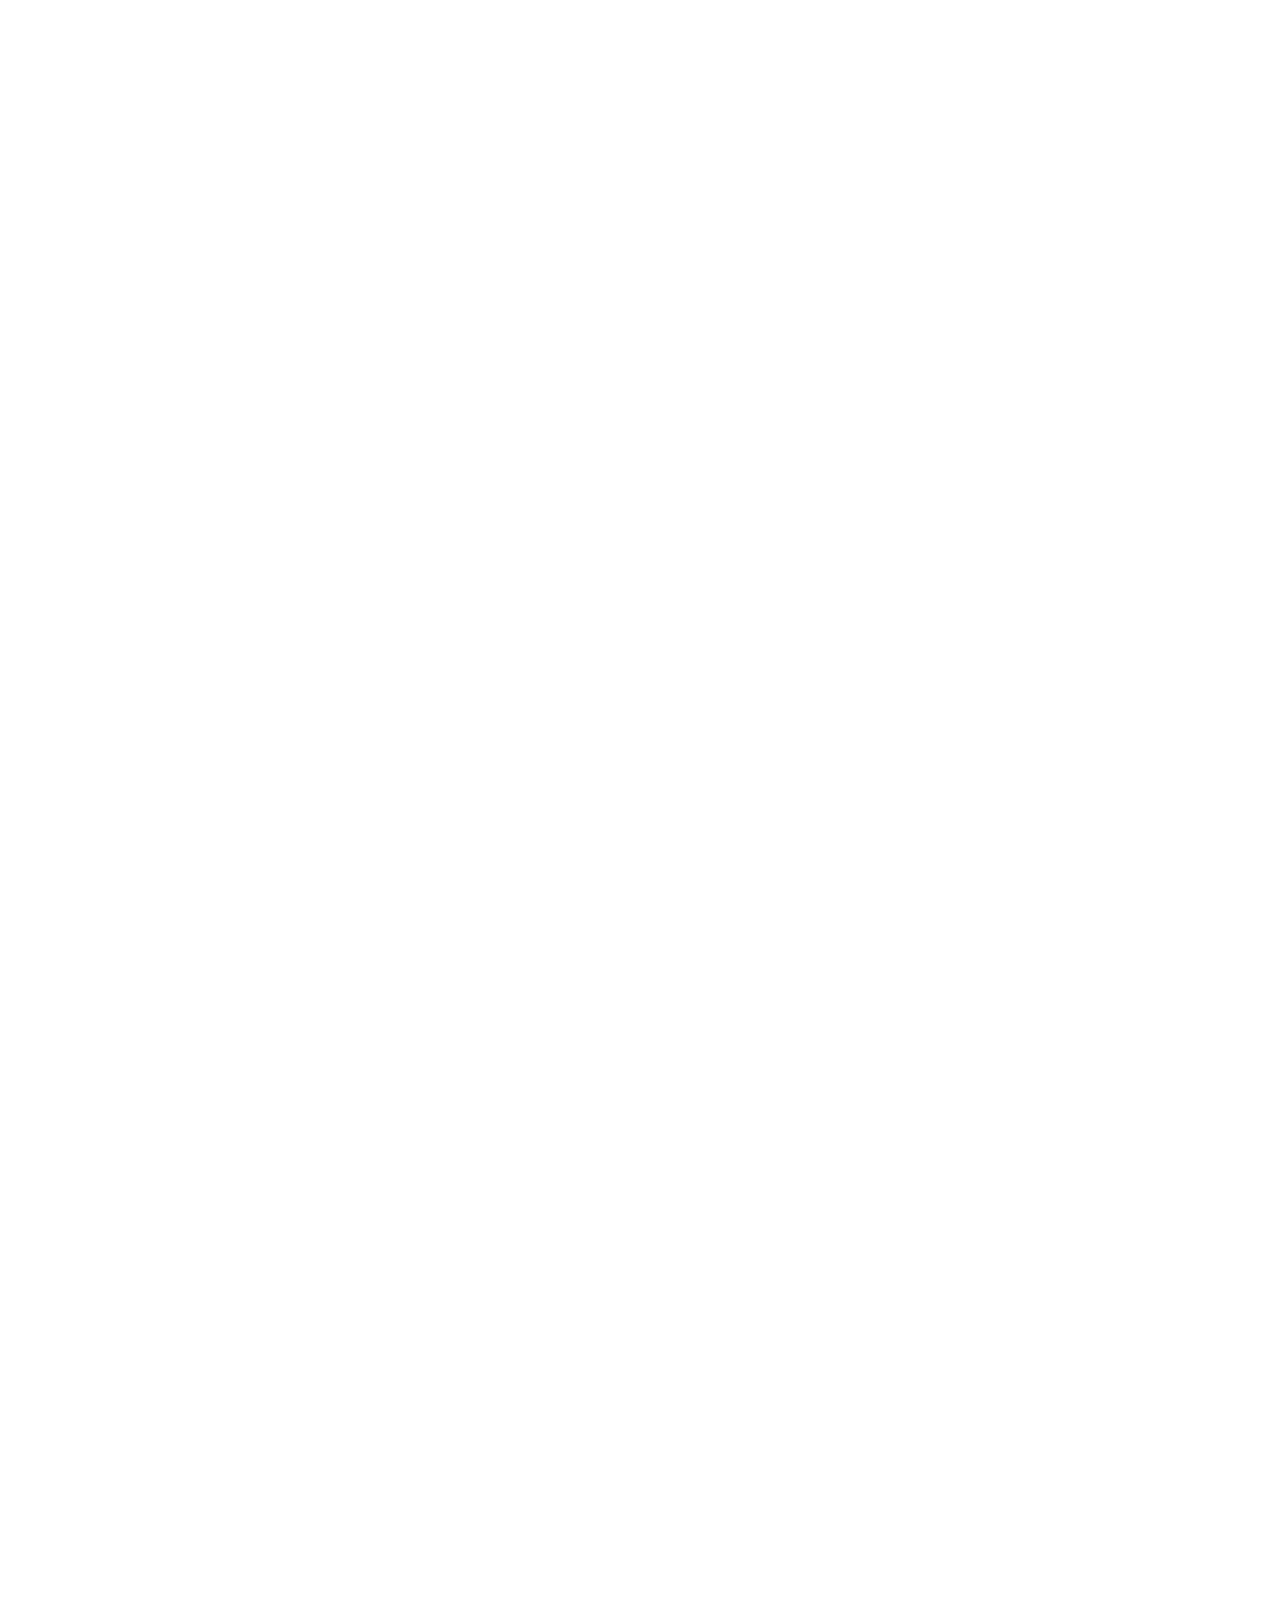
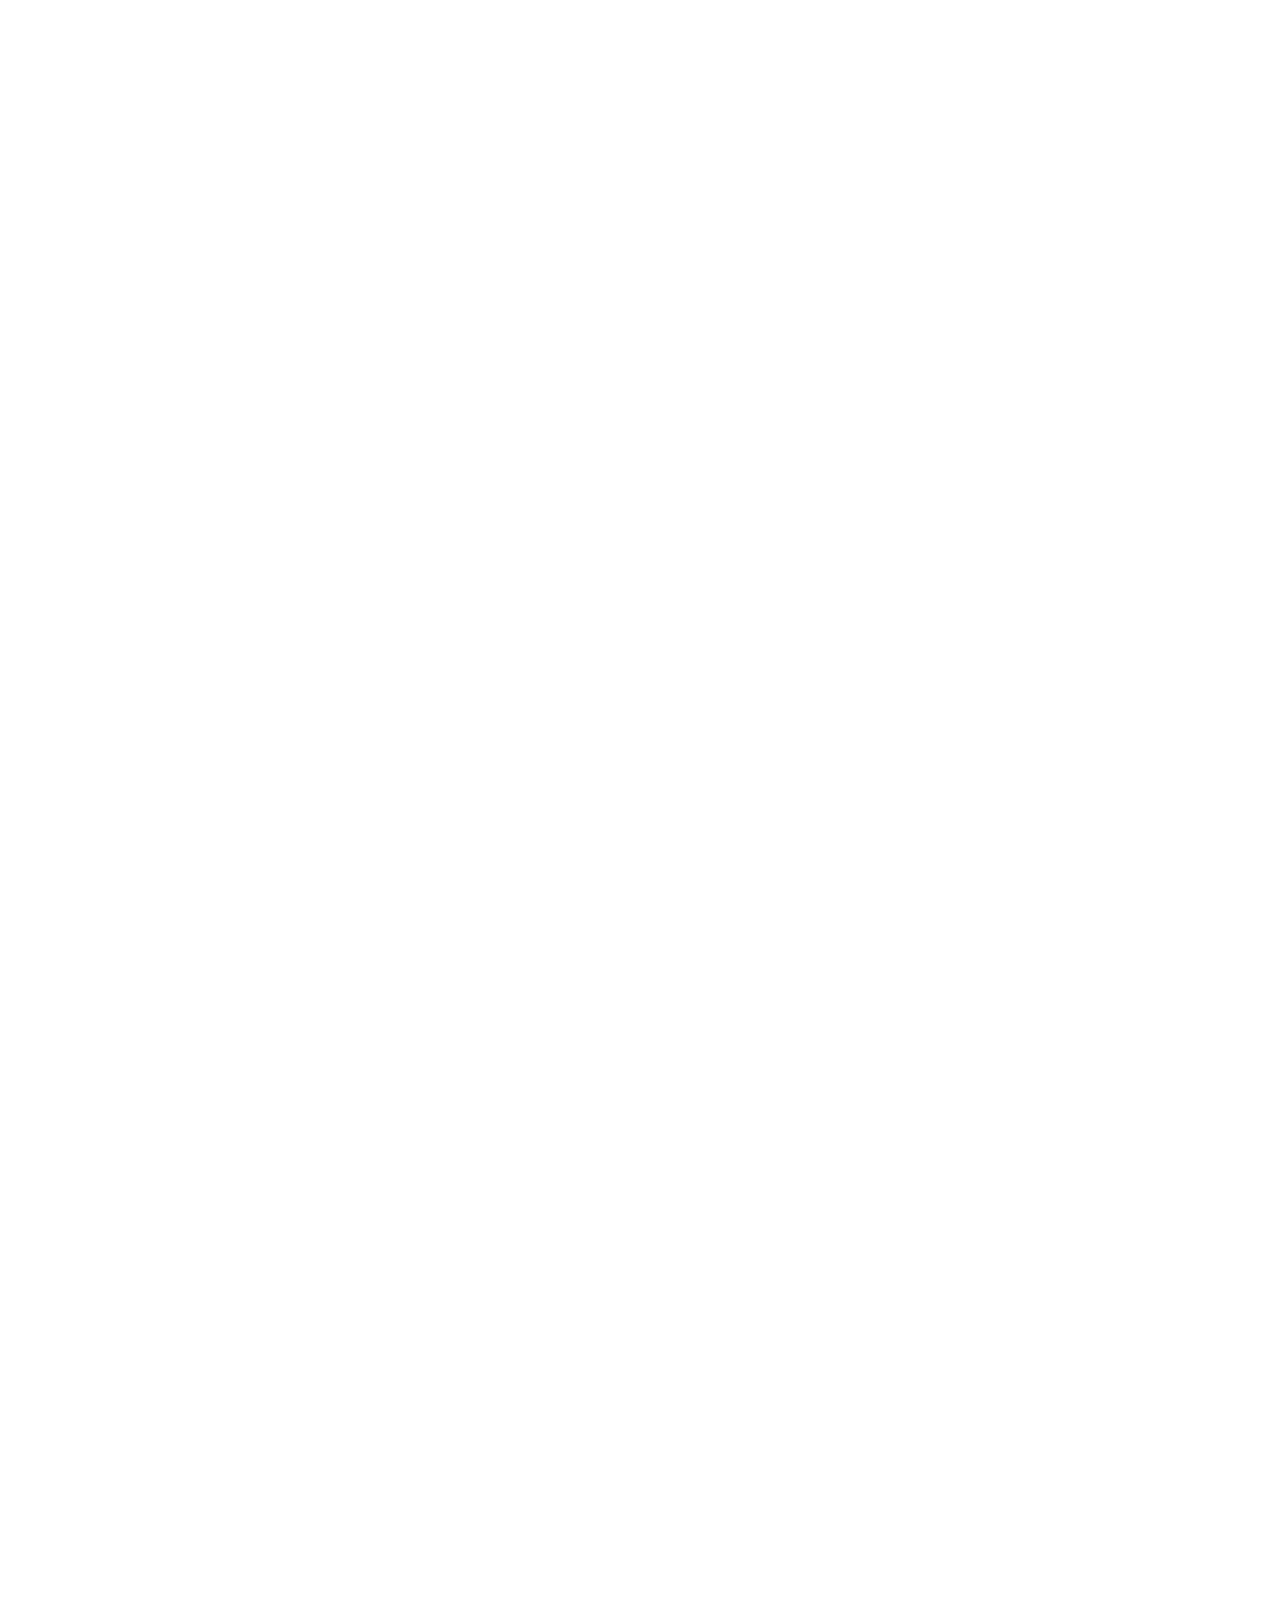
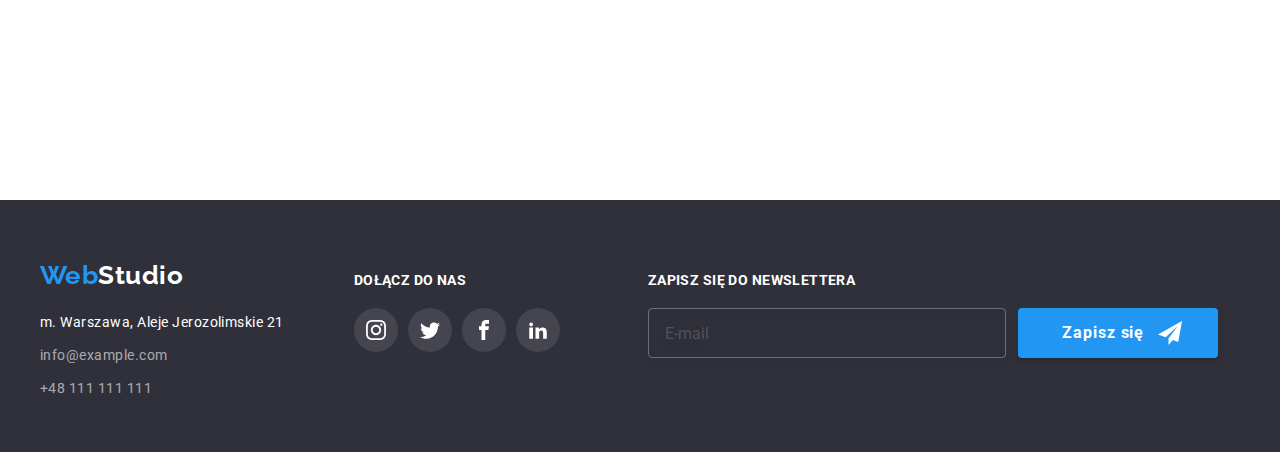
==== commit 31e895e3: "team" ====
--- a/portfolio.html
+++ b/portfolio.html
@@ -97,10 +97,9 @@
             <figure class="app__border">
               <div class="app__hidden">
                 <img
+                  class="app__img"
                   src="images/portfolio1.jpg"
                   alt="The photo shows a laptop with an open website"
-                  width="370"
-                  height="294"
                 />
                 <div class="app__cover">
                   <p class="app__text-hide">
@@ -121,10 +120,9 @@
             <figure class="app__border">
               <div class="app__hidden">
                 <img
+                  class="app__img"
                   src="images/portfolio2.jpg"
                   alt="The graphic shows two basketball players from other clubs"
-                  width="370"
-                  height="294"
                 />
                 <div class="app__cover">
                   <p class="app__text-hide">
@@ -147,10 +145,9 @@
             <figure class="app__border">
               <div class="app__hidden">
                 <img
+                  class="app__img"
                   src="images/portfolio3.jpg"
                   alt="Graphics showing the logo of a seafood restaurant"
-                  width="370"
-                  height="294"
                 />
                 <div class="app__cover">
                   <p class="app__text-hide">
@@ -171,10 +168,9 @@
             <figure class="app__border">
               <div class="app__hidden">
                 <img
+                  class="app__img"
                   src="images/portfolio4.jpg"
                   alt="The photo shows over-ear headphones"
-                  width="370"
-                  height="294"
                 />
                 <div class="app__cover">
                   <p class="app__text-hide">
@@ -195,10 +191,9 @@
             <figure class="app__border">
               <div class="app__hidden">
                 <img
+                  class="app__img"
                   src="images/portfolio5.jpg"
                   alt="The photo shows the design of the boxes"
-                  width="370"
-                  height="294"
                 />
                 <div class="app__cover">
                   <p class="app__text-hide">
@@ -219,10 +214,9 @@
             <figure class="app__border">
               <div class="app__hidden">
                 <img
+                  class="app__img"
                   src="images/portfolio6.jpg"
                   alt="The photo shows a monitor with an open website"
-                  width="370"
-                  height="294"
                 />
                 <div class="app__cover">
                   <p class="app__text-hide">
@@ -243,10 +237,9 @@
             <figure class="app__border">
               <div class="app__hidden">
                 <img
+                  class="app__img"
                   src="images/portfolio7.jpg"
                   alt="The photo shows a book with interesting design elements"
-                  width="370"
-                  height="294"
                 />
                 <div class="app__cover">
                   <p class="app__text-hide">
@@ -267,10 +260,9 @@
             <figure class="app__border">
               <div class="app__hidden">
                 <img
+                  class="app__img"
                   src="images/portfolio8.jpg"
                   alt="The photo shows the LAB project"
-                  width="370"
-                  height="294"
                 />
                 <div class="app__cover">
                   <p class="app__text-hide">
@@ -291,10 +283,9 @@
             <figure class="app__border">
               <div class="app__hidden">
                 <img
+                  class="app__img"
                   src="images/portfolio9.jpg"
                   alt="The photo shows a laptop with an open website"
-                  width="370"
-                  height="294"
                 />
                 <div class="app__cover">
                   <p class="app__text-hide">
--- a/sass/main.css
+++ b/sass/main.css
@@ -51,7 +51,6 @@
 }
 .header__menu {
   float: left;
-  width: 432px;
   padding: 0px;
   font-weight: 500;
   font-size: 14px;
@@ -145,7 +144,7 @@
          column-gap: 60px;
   }
 }
-@media screen and (min-width: 769px) {
+@media screen and (min-width: 768px) {
   .header__flex {
     display: inline-block;
   }
@@ -153,8 +152,6 @@
     padding-left: 83px;
   }
   .header__contact {
-    display: flex;
-    flex-direction: column;
     display: flex;
     flex-direction: column;
     justify-content: center;
@@ -195,39 +192,47 @@
   }
 }
 .description {
+  min-width: 320px;
   color: #ffffff;
   line-height: 1.36;
   align-items: center;
   text-align: center;
   width: 100%;
-  height: 600px;
+  padding-top: 118px;
+  padding-bottom: 118px;
   background: #2f303a;
   background-image: linear-gradient(rgba(47, 48, 58, 0.4), rgba(47, 48, 58, 0.4)), url("../images/background-main.jpg");
   background-repeat: no-repeat;
-  background-size: 1600px;
+  background-size: cover;
   background-position: center;
   display: flex;
   flex-direction: column;
   justify-content: center;
+  width: 100%;
 }
 .description__position {
-  width: 1600px;
+  max-width: 1600px;
   margin-left: auto;
   margin-right: auto;
+  max-height: 600px;
 }
 .description__text {
+  margin: 0 auto;
   font-family: "Roboto";
   font-weight: 900;
   letter-spacing: 0.06em;
   text-align: center;
-  width: 1200px;
-  top: 280px;
   font-size: 44px;
   line-height: 60px;
   margin: 0px;
+  font-size: 26px;
+  line-height: 42px;
+  text-transform: uppercase;
   padding-bottom: 30px;
 }
 .description__button {
+  margin: 0 auto;
+  align-items: center;
   font-family: "Roboto";
   font-style: normal;
   font-weight: 700;
@@ -241,22 +246,33 @@
   box-shadow: 0px 4px 4px rgba(0, 0, 0, 0.15);
   border-radius: 4px;
   border-color: transparent;
-  top: 350px;
   width: 200px;
-  left: 500px;
   height: 50px;
 }
 
+@media screen and (min-width: 1200px) {
+  .description {
+    height: 600px;
+  }
+  .description__text {
+    font-size: 44px;
+    line-height: 60px;
+  }
+}
 .lorem {
-  display: flex;
-  margin: 0px;
+  min-width: 270px;
+  margin: auto;
+  display: flex;
+  flex-wrap: wrap;
+  justify-content: center;
+  gap: 30px;
+  list-style: none;
   padding: 0px;
-  list-style: none;
-  justify-content: space-between;
 }
 .lorem__icon-box {
-  width: 270px;
-  min-height: 120px;
+  min-width: 270px;
+  max-width: 450px;
+  height: 120px;
   background-color: #f5f4fa;
   display: flex;
   justify-content: center;
@@ -264,15 +280,48 @@
   margin-bottom: 30px;
 }
 .lorem__introducing {
+  text-align: center;
   font-weight: 700;
   font-size: 14px;
 }
 .lorem__text {
+  min-width: 270px;
+  max-width: 450px;
   font-size: 14px;
   color: #757575;
   letter-spacing: 0.03em;
 }
 
+@media screen and (min-width: 768px) {
+  .lorem {
+    display: flex;
+    flex-wrap: wrap;
+    justify-content: center;
+    gap: 30px;
+    padding: 0px;
+  }
+  .lorem__text {
+    width: 354px;
+  }
+  .lorem__icon-box {
+    width: 354px;
+  }
+}
+@media screen and (min-width: 1200px) {
+  .lorem {
+    margin: 0;
+    padding-left: 15px;
+    justify-content: start;
+    width: 270px;
+    flex-wrap: nowrap;
+  }
+  .lorem__icon-box {
+    width: 270px;
+  }
+  .lorem__text {
+    width: 270px;
+  }
+}
 .work {
   padding-top: 0px;
 }
@@ -333,8 +382,7 @@
 }
 .team {
   background: #f5f4fa;
-  width: 100%;
-  height: 708px;
+  height: auto;
 }
 .team__heading {
   font-weight: 700;
@@ -345,23 +393,36 @@
   padding-bottom: 50px;
 }
 .team__list {
-  display: flex;
+  justify-content: center;
+  flex-flow: row wrap;
+  display: flex;
+  flex-basis: 33.3333333333%;
   list-style: none;
   gap: 30px;
   padding: 0px;
-  margin: 0px;
-  justify-content: space-between;
+  margin: 0;
+  flex-wrap: wrap;
 }
 .team__box-picture {
-  width: 270px;
-  height: 428px;
+  margin: auto;
+  min-width: 270px;
+  max-width: 450px;
   background: #ffffff;
   box-shadow: 0px 1px 3px rgba(0, 0, 0, 0.12), 0px 1px 1px rgba(0, 0, 0, 0.14), 0px 2px 1px rgba(0, 0, 0, 0.2);
   border-radius: 0px 0px 4px 4px;
+  margin: 0px;
 }
 .team__arrangement {
-  width: 270px;
-  margin: 0px;
+  min-width: 270px;
+  max-width: 450px;
+  margin: 0px;
+}
+.team__image {
+  min-width: 270px;
+  max-width: 100%;
+  max-height: 460px;
+  display: block;
+  height: auto;
 }
 .team__picture-name {
   font-weight: 500;
@@ -384,9 +445,11 @@
   list-style: none;
   padding-left: 0;
   display: flex;
-  justify-content: space-between;
+  justify-content: center;
   margin-left: 32px;
   margin-right: 32px;
+  gap: 10px;
+  padding-bottom: 24px;
 }
 .team__social-list {
   display: inline-block;
@@ -414,6 +477,24 @@
   transition: 250ms cubic-bezier(0.4, 0, 0.2, 1);
 }
 
+@media screen and (min-width: 768px) {
+  .team__image {
+    width: 354px;
+    height: 350px;
+  }
+  .container {
+    width: 768px;
+  }
+}
+@media screen and (min-width: 1200px) {
+  .container {
+    width: 1200px;
+  }
+  .team__image {
+    width: 270px;
+    height: 260px;
+  }
+}
 .customers {
   margin: 0px;
   font-weight: 700;
@@ -426,15 +507,16 @@
 .customers__list {
   list-style: none;
   display: flex;
+  flex-wrap: wrap;
   gap: 30px;
-  padding-left: 15px;
+  padding: 0px;
 }
 .customers__client {
   cursor: pointer;
   display: flex;
   justify-content: center;
   align-items: center;
-  width: 170px;
+  max-width: 210px;
   height: 92px;
   border: 1px solid #afb1b8;
   border-radius: 4px;
@@ -463,6 +545,7 @@
   height: 252px;
   left: 0px;
   background: #2f303a;
+  top: 5000px;
 }
 .footer__nav {
   float: left;
@@ -838,15 +921,18 @@
 }
 
 .buttons {
+  padding-left: 15px;
   padding-bottom: 0px;
 }
 .buttons__hand {
   display: flex;
-  justify-content: center;
+  flex-wrap: wrap;
+  justify-content: flex-start;
   padding: 10px;
   list-style: none;
   padding: 0px;
   margin: 0px;
+  gap: 8px;
 }
 .buttons__type {
   font-family: "Roboto", sans-serif;
@@ -871,21 +957,34 @@
   box-shadow: 0px 3px 1px rgba(0, 0, 0, 0.1), 0px 1px 2px rgba(0, 0, 0, 0.08), 0px 2px 2px rgba(0, 0, 0, 0.12);
 }
 
+@media (min-width: 480px) {
+  .buttons__hand {
+    justify-content: center;
+  }
+}
+@media screen and (min-width: 768px) {
+  .buttons__hand {
+    justify-content: center;
+    flex-wrap: nowrap;
+  }
+}
 .app {
   max-width: 1200px;
   padding-top: 0px;
 }
 .app__arrangement {
-  list-style: none;
-  display: flex;
+  display: flex;
+  justify-content: center;
+  flex-direction: row;
   flex-wrap: wrap;
+  align-items: center;
+  list-style: none;
   gap: 30px;
   text-align: center;
   list-style: none;
-  margin: 0px;
+  margin: 0;
   padding: 0px;
   padding-top: 50px;
-  justify-content: space-between;
 }
 .app__list {
   border: 1px solid #eeeeee;
@@ -897,14 +996,19 @@
   transition: box-shadow 250ms cubic-bezier(0.4, 0, 0.2, 1);
 }
 .app__border {
-  width: 370px;
+  width: 100%;
+  max-width: 320px;
   margin: 0px;
 }
 .app__hidden {
   position: relative;
   overflow: hidden;
-  width: 370px;
-  height: 294px;
+  width: 320px;
+  max-height: 294px;
+}
+.app__img {
+  width: 320px;
+  max-height: 294px;
 }
 .app__hidden:hover .app__text-hide {
   transform: translateX(0);
@@ -959,6 +1063,23 @@
   margin: 0px;
 }
 
+@media (min-width: 480px) {
+  .app__img {
+    max-width: 450px;
+    max-height: 294px;
+  }
+}
+@media screen and (min-width: 768px) {
+  .app__img {
+    width: 354px;
+    height: 294px;
+  }
+}
+@media screen and (min-width: 768px) and (min-width: 1200px) {
+  .app__arrangement {
+    margin: 0px;
+  }
+}
 .mobile__button {
   border: none;
   width: 40px;
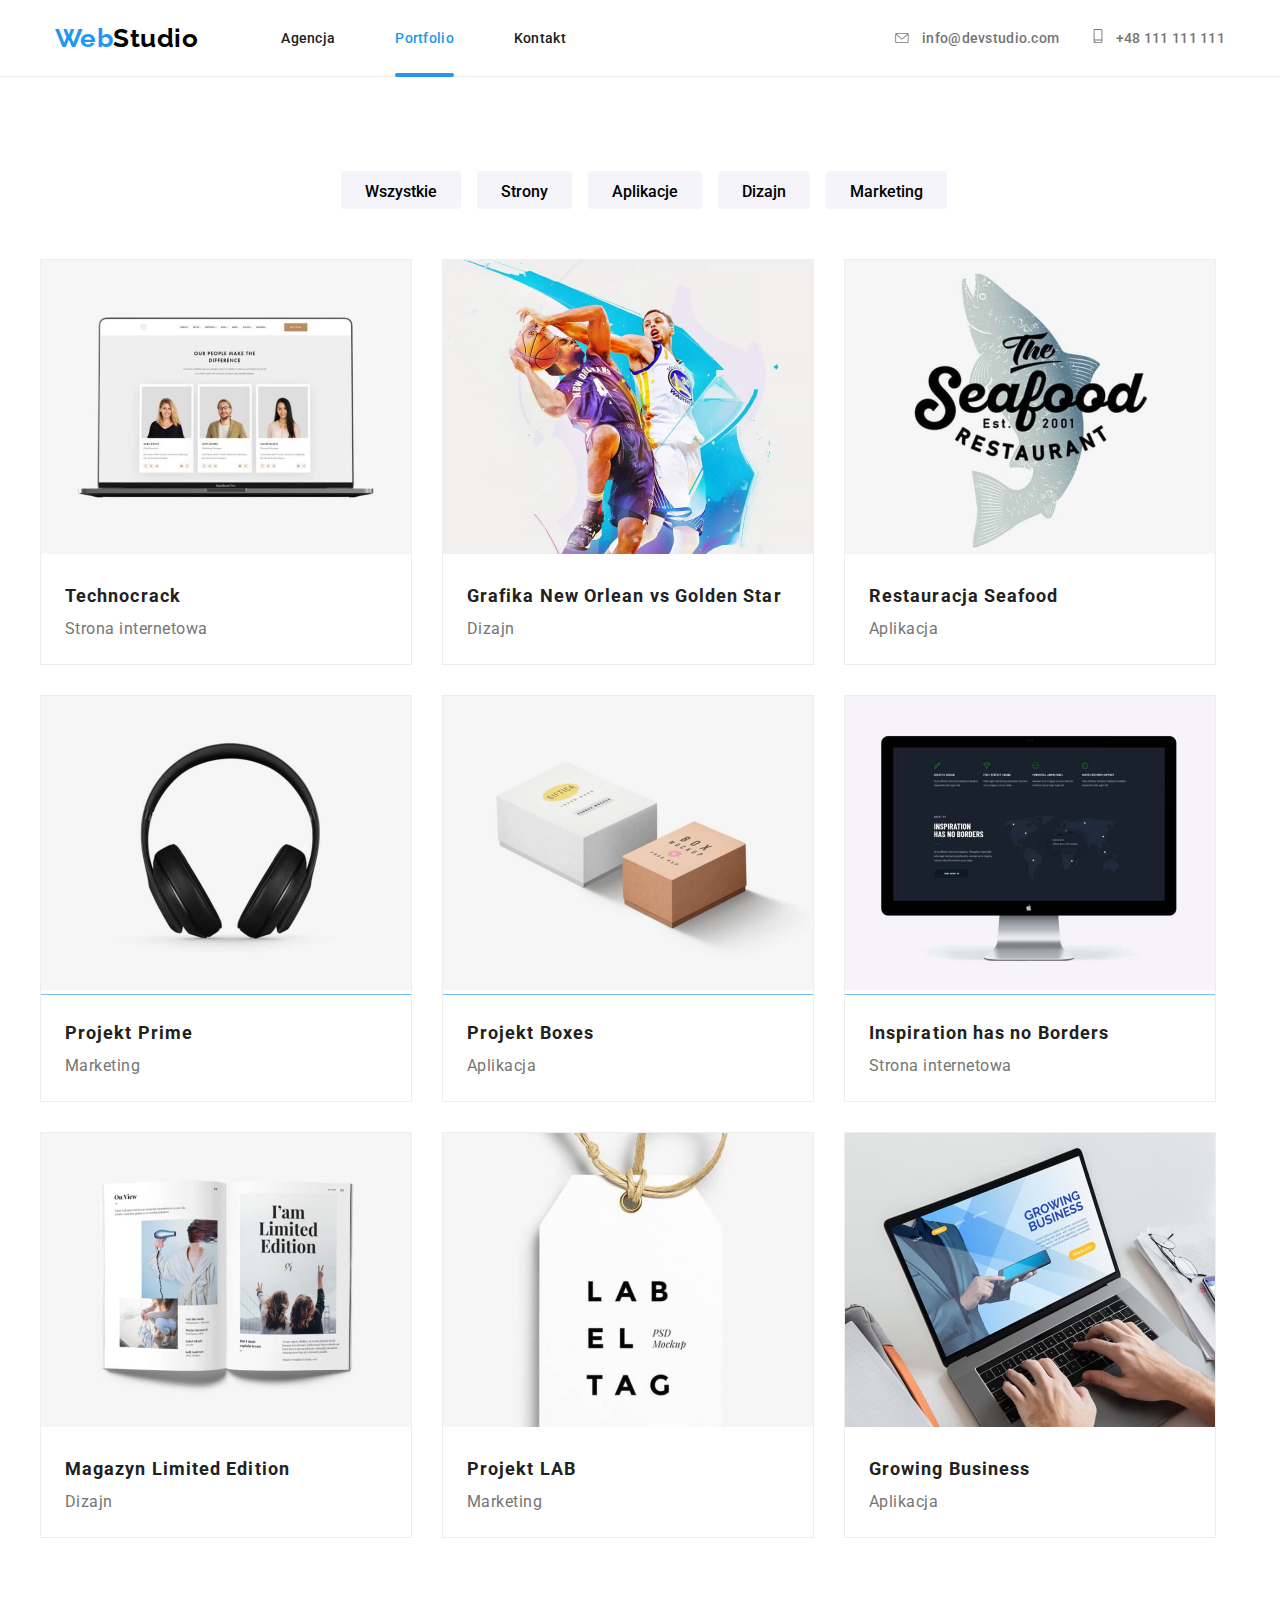
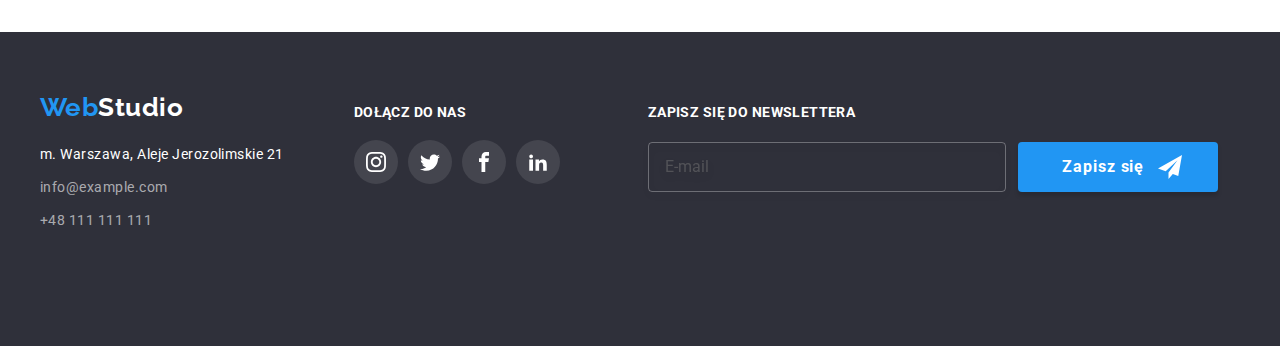
==== commit 9af11857: "+" ====
--- a/portfolio.html
+++ b/portfolio.html
@@ -98,7 +98,7 @@
               <div class="app__hidden">
                 <img
                   class="app__img"
-                  src="images/portfolio1.jpg"
+                  src="images/portfolio1@2.jpg"
                   alt="The photo shows a laptop with an open website"
                 />
                 <div class="app__cover">
@@ -121,7 +121,7 @@
               <div class="app__hidden">
                 <img
                   class="app__img"
-                  src="images/portfolio2.jpg"
+                  src="images/portfolio2@2.jpg"
                   alt="The graphic shows two basketball players from other clubs"
                 />
                 <div class="app__cover">
@@ -146,7 +146,7 @@
               <div class="app__hidden">
                 <img
                   class="app__img"
-                  src="images/portfolio3.jpg"
+                  src="images/portfolio3@2.jpg"
                   alt="Graphics showing the logo of a seafood restaurant"
                 />
                 <div class="app__cover">
@@ -169,7 +169,7 @@
               <div class="app__hidden">
                 <img
                   class="app__img"
-                  src="images/portfolio4.jpg"
+                  src="images/portfolio4@2.jpg"
                   alt="The photo shows over-ear headphones"
                 />
                 <div class="app__cover">
@@ -192,7 +192,7 @@
               <div class="app__hidden">
                 <img
                   class="app__img"
-                  src="images/portfolio5.jpg"
+                  src="images/portfolio5@2.jpg"
                   alt="The photo shows the design of the boxes"
                 />
                 <div class="app__cover">
@@ -215,7 +215,7 @@
               <div class="app__hidden">
                 <img
                   class="app__img"
-                  src="images/portfolio6.jpg"
+                  src="images/portfolio6@2.jpg"
                   alt="The photo shows a monitor with an open website"
                 />
                 <div class="app__cover">
@@ -238,7 +238,7 @@
               <div class="app__hidden">
                 <img
                   class="app__img"
-                  src="images/portfolio7.jpg"
+                  src="images/portfolio7@2.jpg"
                   alt="The photo shows a book with interesting design elements"
                 />
                 <div class="app__cover">
@@ -261,7 +261,7 @@
               <div class="app__hidden">
                 <img
                   class="app__img"
-                  src="images/portfolio8.jpg"
+                  src="images/portfolio8@2.jpg"
                   alt="The photo shows the LAB project"
                 />
                 <div class="app__cover">
@@ -284,7 +284,7 @@
               <div class="app__hidden">
                 <img
                   class="app__img"
-                  src="images/portfolio9.jpg"
+                  src="images/portfolio9@2.jpg"
                   alt="The photo shows a laptop with an open website"
                 />
                 <div class="app__cover">
--- a/sass/main.css
+++ b/sass/main.css
@@ -201,7 +201,7 @@
   padding-top: 118px;
   padding-bottom: 118px;
   background: #2f303a;
-  background-image: linear-gradient(rgba(47, 48, 58, 0.4), rgba(47, 48, 58, 0.4)), url("../images/background-main.jpg");
+  background-image: linear-gradient(rgba(47, 48, 58, 0.4), rgba(47, 48, 58, 0.4)), url("../images/background-main@2.jpg");
   background-repeat: no-repeat;
   background-size: cover;
   background-position: center;
@@ -253,6 +253,7 @@
 @media screen and (min-width: 1200px) {
   .description {
     height: 600px;
+    background-image: linear-gradient(rgba(47, 48, 58, 0.4), rgba(47, 48, 58, 0.4)), url("../images/background-main.jpg");
   }
   .description__text {
     font-size: 44px;
@@ -383,6 +384,7 @@
 .team {
   background: #f5f4fa;
   height: auto;
+  min-width: 320px;
 }
 .team__heading {
   font-weight: 700;
@@ -494,6 +496,10 @@
     width: 270px;
     height: 260px;
   }
+  img .team {
+    width: 270px;
+    height: 260px;
+  }
 }
 .customers {
   margin: 0px;
@@ -505,6 +511,7 @@
   padding-bottom: 50px;
 }
 .customers__list {
+  justify-content: center;
   list-style: none;
   display: flex;
   flex-wrap: wrap;
@@ -512,12 +519,12 @@
   padding: 0px;
 }
 .customers__client {
+  width: 210px;
+  height: 92px;
   cursor: pointer;
   display: flex;
   justify-content: center;
   align-items: center;
-  max-width: 210px;
-  height: 92px;
   border: 1px solid #afb1b8;
   border-radius: 4px;
   fill: #afb1b8;
@@ -539,17 +546,24 @@
   transition: 250ms cubic-bezier(0.4, 0, 0.2, 1);
 }
 
+@media screen and (min-width: 768px) {
+  .customers__client {
+    width: 226px;
+  }
+}
+@media screen and (min-width: 1200px) {
+  .customers__client {
+    width: 170px;
+  }
+}
 .footer {
+  min-width: 320px;
+  text-align: center;
   position: absolute;
   width: 100%;
-  height: 252px;
+  padding-bottom: 90px;
   left: 0px;
   background: #2f303a;
-  top: 5000px;
-}
-.footer__nav {
-  float: left;
-  padding-right: 70px;
 }
 .footer__style {
   padding-top: 60px;
@@ -567,6 +581,7 @@
   color: #2196f3;
 }
 .footer__list {
+  justify-content: center;
   font-size: 14px;
   list-style: none;
   line-height: 1.71;
@@ -591,10 +606,23 @@
   color: #ffffff;
 }
 
-.icon-footer {
-  position: relative;
-  float: left;
-  padding-right: 78px;
+@media screen and (min-width: 768px) {
+  .footer__style {
+    padding-left: 76px;
+  }
+  .footer__nav {
+    float: left;
+    padding-right: 70px;
+  }
+}
+@media screen and (min-width: 1200px) {
+  .footer__style {
+    padding-left: 0;
+  }
+  .footer {
+    align-items: flex-start;
+    text-align: start;
+  }
 }
 .icon-footer__heading {
   font-family: "Roboto";
@@ -605,7 +633,7 @@
   letter-spacing: 0.03em;
   color: #ffffff;
   margin-top: 0px;
-  padding-top: 72px;
+  padding-top: 52px;
   margin-bottom: 20px;
   text-transform: uppercase;
 }
@@ -613,7 +641,7 @@
   list-style: none;
   padding: 0px;
   display: flex;
-  justify-content: stretch;
+  justify-content: center;
 }
 .icon-footer__list {
   display: inline-block;
@@ -639,14 +667,29 @@
   fill: #ffffff;
 }
 
+@media screen and (min-width: 768px) {
+  .icon__footer {
+    position: relative;
+    float: left;
+    padding-right: 78px;
+  }
+  .icon-footer__heading {
+    padding-top: 72px;
+  }
+}
+@media screen and (min-width: 1200px) {
+  .icon-footer__social {
+    justify-content: stretch;
+  }
+  .icon-footer {
+    float: left;
+  }
+}
 .section-newsletter {
-  padding-top: 72px;
-  float: left;
+  padding-top: 32px;
 }
 .section-newsletter__sing-up {
-  position: absolute;
   color: #ffffff;
-  margin: 0;
   font-style: normal;
   font-weight: 700;
   font-size: 14px;
@@ -656,10 +699,13 @@
 }
 .section-newsletter__style {
   display: flex;
-  flex-direction: row;
-  padding-top: 16px;
+  flex-direction: column;
+  padding-top: 2px;
+  justify-content: center;
 }
 .section-newsletter__button {
+  margin-left: auto;
+  margin-right: auto;
   width: 200px;
   height: 50px;
   background: #2196f3;
@@ -686,7 +732,8 @@
   margin-right: 28px;
 }
 .section-newsletter__box {
-  width: 358px;
+  max-width: 450px;
+  width: 100%;
   height: 50px;
   border: 1px solid rgba(255, 255, 255, 0.3);
   filter: drop-shadow(0px 4px 4px rgba(0, 0, 0, 0.15));
@@ -695,7 +742,6 @@
   background-color: rgba(33, 150, 243, 0);
   color: rgba(33, 150, 243, 0);
   padding-left: 16px;
-  margin-right: 12px;
   margin-top: 20px;
 }
 .section-newsletter--text-visible::-moz-placeholder {
@@ -708,6 +754,29 @@
   color: rgba(117, 117, 117, 0.5019607843);
 }
 
+@media screen and (min-width: 768px) {
+  .section-newsletter {
+    margin-top: 40px;
+  }
+}
+@media screen and (min-width: 1200px) {
+  .section-newsletter {
+    padding-left: 78px;
+    padding-top: 32px;
+    float: left;
+  }
+  .section-newsletter__box {
+    width: 358px;
+    margin-right: 12px;
+  }
+  .section-newsletter__style {
+    flex-direction: row;
+    margin-right: 12px;
+  }
+  .section-newsletter__sing-up {
+    margin: 0;
+  }
+}
 .backdrop {
   position: fixed;
   left: 0;
@@ -855,9 +924,9 @@
   transition: 250ms cubic-bezier(0.4, 0, 0.2, 1);
 }
 .form__checkbox:checked ~ .form__checkmark-icon {
-  background-color: #ffffff;
-  border: 1px solid #212121;
+  background-color: #2196f3;
   border-radius: 2px;
+  border-color: transparent;
   transition: 250ms cubic-bezier(0.4, 0, 0.2, 1);
 }
 .form__checkmark-icon {
@@ -865,12 +934,11 @@
   width: 16px;
   height: 15px;
   margin-right: 8px;
-  background-color: #2196f3;
+  background-color: #ffffff;
+  border-radius: 2px;
   padding-left: 1px;
   padding-top: 1px;
   border: 1px solid #212121;
-  border-radius: 2px;
-  border-color: transparent;
 }
 .form__check-icon {
   position: absolute;
@@ -997,18 +1065,18 @@
 }
 .app__border {
   width: 100%;
-  max-width: 320px;
+  min-width: 320px;
   margin: 0px;
 }
 .app__hidden {
   position: relative;
   overflow: hidden;
-  width: 320px;
-  max-height: 294px;
 }
 .app__img {
-  width: 320px;
-  max-height: 294px;
+  -o-object-fit: cover;
+     object-fit: cover;
+  min-width: 320px;
+  width: 100%;
 }
 .app__hidden:hover .app__text-hide {
   transform: translateX(0);
@@ -1047,9 +1115,10 @@
   margin: 0px;
   line-height: 36px;
   text-align: start;
-  padding-left: 24px;
+  padding-left: 1px;
   padding-top: 20px;
   color: #212121;
+  padding-left: 24px;
 }
 .app__photo-description {
   font-weight: 400;
@@ -1065,17 +1134,26 @@
 
 @media (min-width: 480px) {
   .app__img {
-    max-width: 450px;
-    max-height: 294px;
+    -o-object-fit: cover;
+       object-fit: cover;
+    width: 440px;
+    height: 294px;
   }
 }
 @media screen and (min-width: 768px) {
+  .app__arrangement {
+    justify-content: flex-start;
+  }
   .app__img {
     width: 354px;
     height: 294px;
   }
 }
 @media screen and (min-width: 768px) and (min-width: 1200px) {
+  .app__img {
+    width: 370px;
+    height: 294px;
+  }
   .app__arrangement {
     margin: 0px;
   }
@@ -1096,14 +1174,14 @@
   outline: none;
   background-color: rgba(0, 0, 0, 0);
 }
+.mobile__button__icon {
+  fill: #212121;
+}
 
 @media screen and (max-width: 480px) {
   .mobile__button {
     font-size: 26px;
   }
-  .header__contact__icon {
-    width: 0px;
-  }
 }
 @media screen and (min-width: 768px) {
   .mobile__button {
